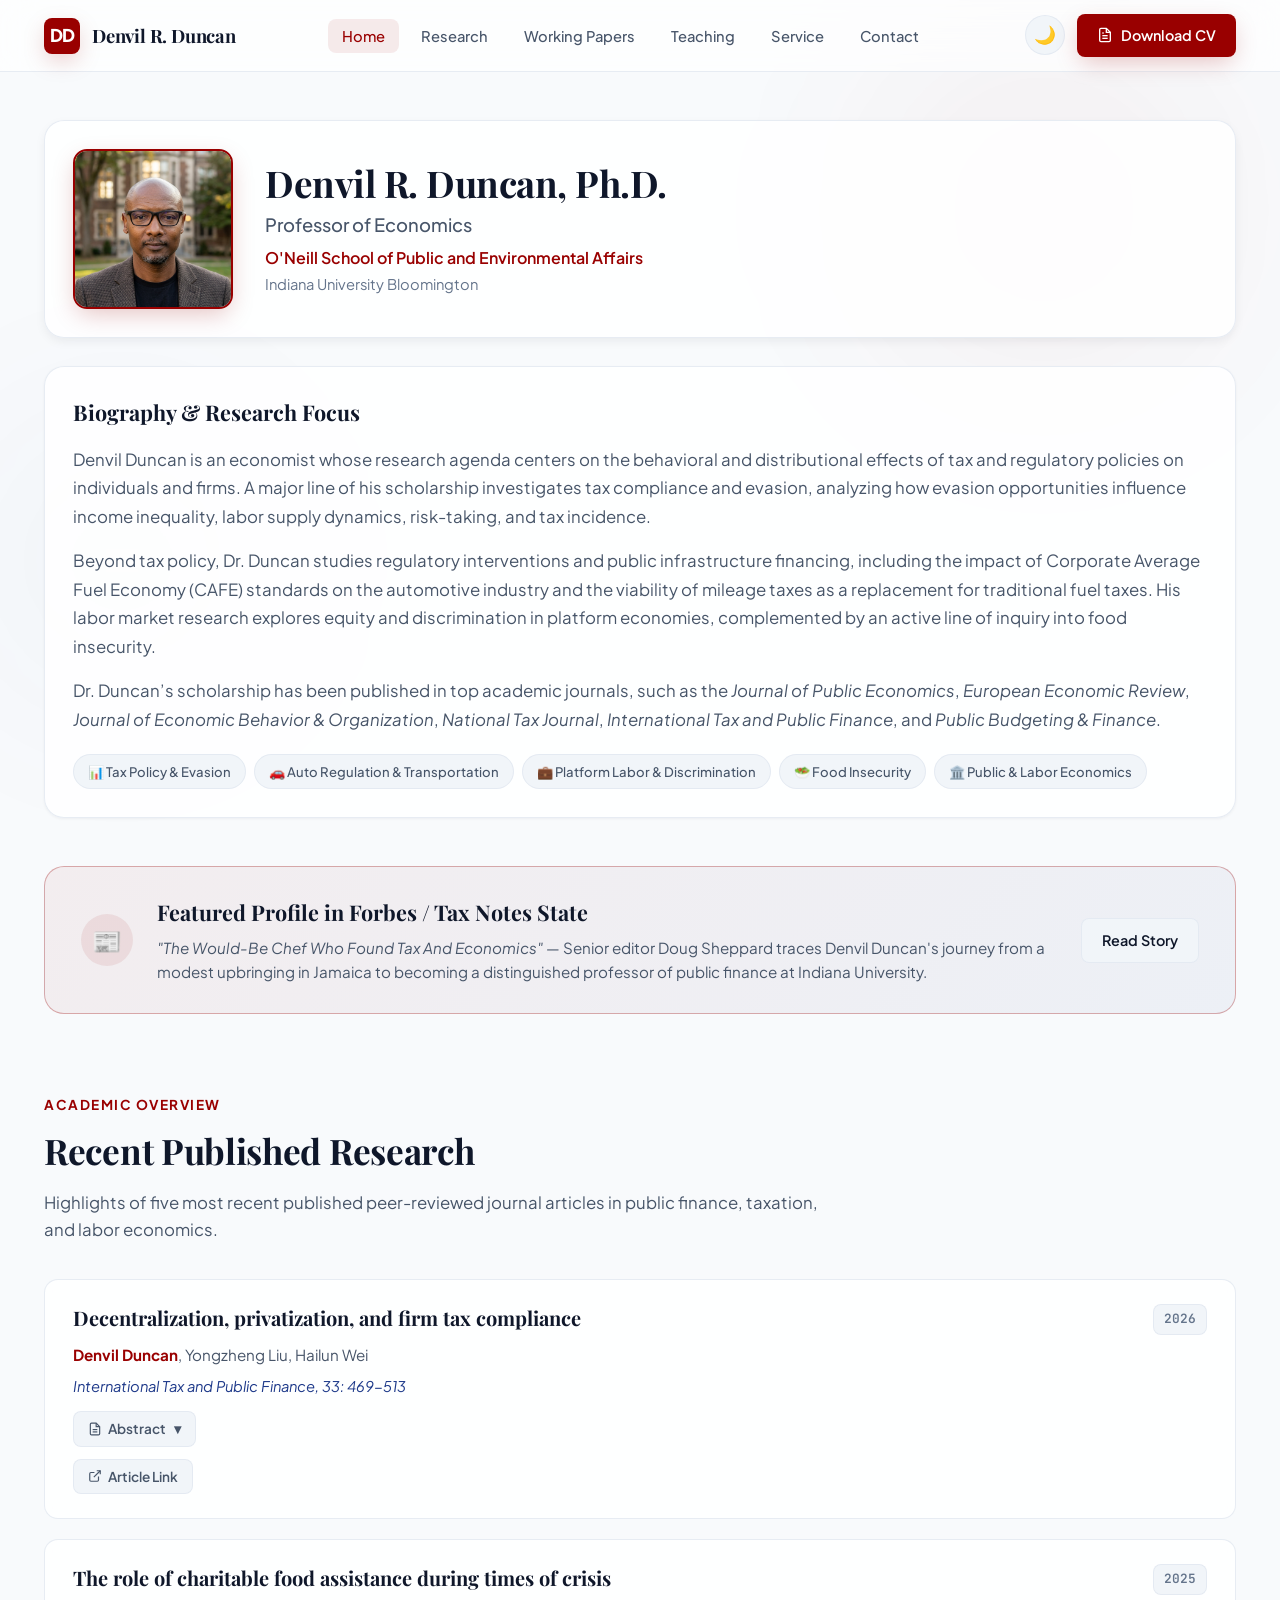
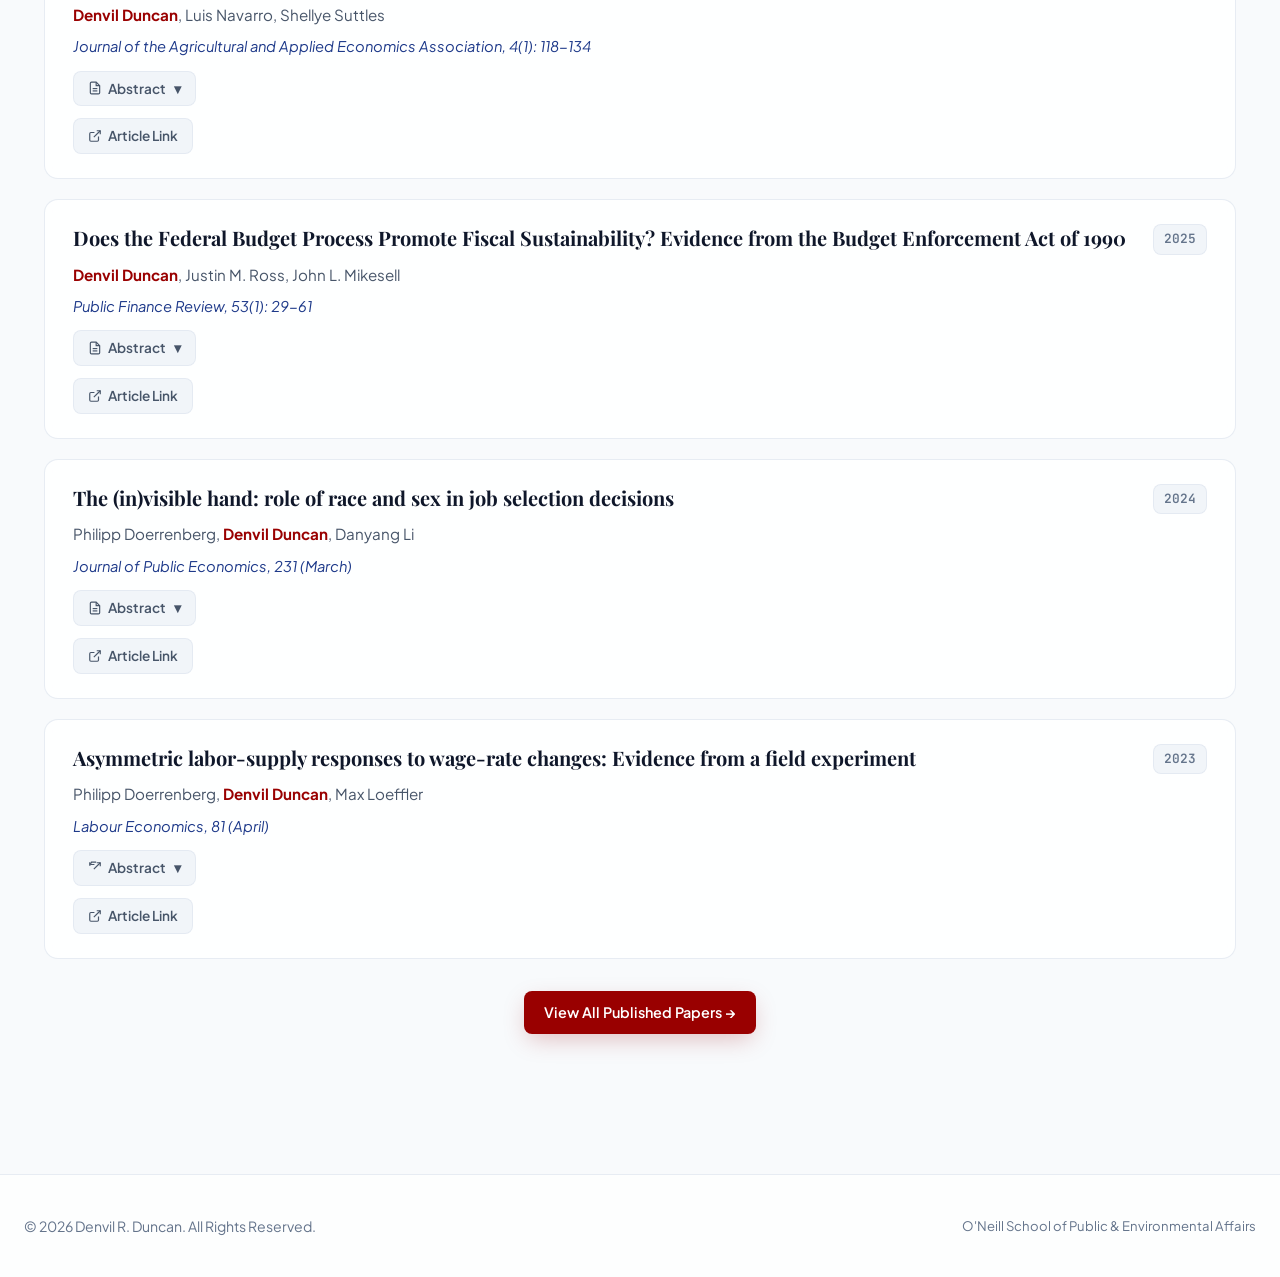
==== index.html @ 3cc911e3 "Update publication titles, links, citations, and changelog" ====
<!DOCTYPE html>
<html lang="en" data-theme="light">
<head>
  <meta charset="UTF-8">
  <meta name="viewport" content="width=device-width, initial-scale=1.0">
  <title>Denvil R. Duncan | Professor of Economics | Indiana University</title>
  <meta name="description" content="Official website of Professor Denvil R. Duncan. Research in public & labor economics, tax policy & evasion, road mileage user fees, CAFE standards, and platform labor market discrimination at Indiana University.">
  <meta name="keywords" content="Denvil Duncan, mileage tax, tax evasion, CAFE standards, road user fees, tax policy, public economics, labor economics, food insecurity, Indiana University, O'Neill School">
  <link rel="canonical" href="https://duncande.github.io/index.html">

  <!-- Open Graph / Social Media -->
  <meta property="og:type" content="profile">
  <meta property="og:title" content="Denvil R. Duncan | Professor of Economics | Indiana University">
  <meta property="og:description" content="Research in public & labor economics, tax policy, tax evasion, transportation mileage taxes, CAFE standards, and labor discrimination.">
  <meta property="og:url" content="https://duncande.github.io/index.html">
  <meta property="og:image" content="https://duncande.github.io/Photos/denvil_headshot_professional.jpg">

  <!-- Twitter Cards -->
  <meta name="twitter:card" content="summary_large_image">
  <meta name="twitter:title" content="Denvil R. Duncan | Professor of Economics">
  <meta name="twitter:description" content="Research in tax policy & evasion, mileage user fees, CAFE standards, and labor economics at Indiana University.">
  <meta name="twitter:image" content="https://duncande.github.io/Photos/denvil_headshot_professional.jpg">

  <!-- Schema.org Structured Data (JSON-LD) -->
  <script type="application/ld+json">
  {
    "@context": "https://schema.org",
    "@type": "Person",
    "name": "Denvil R. Duncan",
    "jobTitle": "Professor of Economics",
    "worksFor": {
      "@type": "CollegeOrUniversity",
      "name": "Indiana University Bloomington",
      "department": "O'Neill School of Public and Environmental Affairs"
    },
    "url": "https://duncande.github.io/",
    "image": "https://duncande.github.io/Photos/denvil_headshot_professional.jpg",
    "knowsAbout": [
      "Tax Policy",
      "Tax Compliance and Evasion",
      "Road Mileage User Taxes",
      "Transportation Infrastructure Financing",
      "CAFE Standards & Auto Industry Regulation",
      "Labor Economics",
      "Platform Labor Market Discrimination",
      "Food Insecurity"
    ],
    "sameAs": [
      "https://scholar.google.com/citations?user=denvilduncan",
      "https://oneill.indiana.edu/faculty-research/directory/profiles/faculty/full-time/duncan-denvil.html",
      "https://ideas.repec.org/e/pdu60.html"
    ]
  }
  </script>

  <link rel="stylesheet" href="styles.css">
</head>
<body>

  <!-- Ambient Glow Effects -->
  <div class="bg-ambient-glow" aria-hidden="true"></div>

  <!-- Header Navigation -->
  <header class="header-navbar">
    <div class="header-container">
      <a href="index.html" class="nav-brand">
        <div class="brand-badge">DD</div>
        <span class="brand-text">Denvil R. Duncan</span>
      </a>

      <ul class="nav-menu">
        <li><a href="index.html" class="nav-link active">Home</a></li>
        <li><a href="research.html" class="nav-link">Research</a></li>
        <li><a href="working-papers.html" class="nav-link">Working Papers</a></li>
        <li><a href="teaching.html" class="nav-link">Teaching</a></li>
        <li><a href="service.html" class="nav-link">Service</a></li>
        <li><a href="contact.html" class="nav-link">Contact</a></li>
      </ul>

      <div class="nav-actions">
        <button id="themeToggleBtn" class="btn-theme-toggle" title="Toggle Dark/Light Mode" aria-label="Toggle Theme">
          🌙
        </button>
        <a href="https://duncande.github.io/MyCV/Duncan_CV_2026.pdf" target="_blank" rel="noopener" class="btn-primary">
          <svg width="16" height="16" viewBox="0 0 24 24" fill="none" stroke="currentColor" stroke-width="2"><path d="M14 2H6a2 2 0 0 0-2 2v16a2 2 0 0 0 2 2h12a2 2 0 0 0 2-2V8z"></path><polyline points="14 2 14 8 20 8"></polyline><line x1="16" y1="13" x2="8" y2="13"></line><line x1="16" y1="17" x2="8" y2="17"></line><polyline points="10 9 9 9 8 9"></polyline></svg>
          Download CV
        </a>
      </div>
    </div>
  </header>

  <!-- Main Content Body -->
  <main>
    <!-- Hero Section -->
    <section class="section-container" style="padding-top: 120px;">
      <!-- Unified Profile Row: Headshot + Name, Rank, and School -->
      <div class="hero-profile-row">
        <img src="Photos/denvil_headshot_professional.jpg" alt="Professor Denvil R. Duncan Headshot" class="hero-profile-avatar">
        <div class="hero-profile-details">
          <h1 class="hero-title" style="margin-bottom: 6px; font-size: 2.3rem;">Denvil R. Duncan, Ph.D.</h1>
          <p class="hero-subtitle" style="margin-bottom: 6px; font-size: 1.15rem;">
            Professor of Economics
          </p>
          <p style="font-size: 1rem; color: var(--accent-crimson); font-weight: 600;">
            O'Neill School of Public and Environmental Affairs
          </p>
          <p style="font-size: 0.92rem; color: var(--text-muted); margin-top: 2px;">
            Indiana University Bloomington
          </p>
        </div>
      </div>

      <!-- Bio Section Immediately Below Profile Header -->
      <div style="background: var(--bg-card); border: 1px solid var(--border-color); border-radius: var(--radius-lg); padding: 28px; box-shadow: var(--shadow-sm); margin-bottom: 32px;">
        <h2 style="font-family: var(--font-serif); font-size: 1.35rem; margin-bottom: 16px; color: var(--text-primary);">Biography & Research Focus</h2>
        <p class="hero-bio" style="margin-bottom: 16px; line-height: 1.7;">
          Denvil Duncan is an economist whose research agenda centers on the behavioral and distributional effects of tax and regulatory policies on individuals and firms. A major line of his scholarship investigates tax compliance and evasion, analyzing how evasion opportunities influence income inequality, labor supply dynamics, risk-taking, and tax incidence.
        </p>
        <p class="hero-bio" style="margin-bottom: 16px; line-height: 1.7;">
          Beyond tax policy, Dr. Duncan studies regulatory interventions and public infrastructure financing, including the impact of Corporate Average Fuel Economy (CAFE) standards on the automotive industry and the viability of mileage taxes as a replacement for traditional fuel taxes. His labor market research explores equity and discrimination in platform economies, complemented by an active line of inquiry into food insecurity.
        </p>
        <p class="hero-bio" style="margin-bottom: 20px; line-height: 1.7;">
          Dr. Duncan’s scholarship has been published in top academic journals, such as the <em>Journal of Public Economics</em>, <em>European Economic Review</em>, <em>Journal of Economic Behavior &amp; Organization</em>, <em>National Tax Journal</em>, <em>International Tax and Public Finance</em>, and <em>Public Budgeting &amp; Finance</em>.
        </p>

        <div class="research-tags" style="margin-bottom: 0;">
          <span class="tag-pill">📊 Tax Policy &amp; Evasion</span>
          <span class="tag-pill">🚗 Auto Regulation &amp; Transportation</span>
          <span class="tag-pill">💼 Platform Labor &amp; Discrimination</span>
          <span class="tag-pill">🥗 Food Insecurity</span>
          <span class="tag-pill">🏛️ Public &amp; Labor Economics</span>
        </div>
      </div>

      <!-- Media Feature Spotlight -->
      <div class="spotlight-card">
        <div class="spotlight-badge">📰</div>
        <div>
          <h3 class="spotlight-title">Featured Profile in Forbes / Tax Notes State</h3>
          <p class="spotlight-desc">
            <em>"The Would-Be Chef Who Found Tax And Economics"</em> — Senior editor Doug Sheppard traces Denvil Duncan's journey from a modest upbringing in Jamaica to becoming a distinguished professor of public finance at Indiana University.
          </p>
        </div>
        <a href="https://www.forbes.com/sites/taxnotes/2021/06/28/the-would-be-chef-who-found-tax-and-economics/" target="_blank" rel="noopener" class="btn-secondary">
          Read Story
        </a>
      </div>
    </section>

    <!-- Academic Overview Section: Five Most Recent Published Papers -->
    <section class="section-container" style="padding-top: 20px;">
      <div class="section-header">
        <div class="section-subtitle">Academic Overview</div>
        <h2 class="section-title">Recent Published Research</h2>
        <p style="font-size: 1.05rem; color: var(--text-secondary); margin-top: 10px; max-width: 800px;">
          Highlights of five most recent published peer-reviewed journal articles in public finance, taxation, and labor economics.
        </p>
      </div>

      <div style="display: flex; flex-direction: column; gap: 20px;">
        <div class="paper-card">
          <div class="paper-header">
            <h3 class="paper-title">Decentralization, privatization, and firm tax compliance</h3>
            <span class="paper-year-badge">2026</span>
          </div>
          <p class="paper-authors"><strong>Denvil Duncan</strong>, Yongzheng Liu, Hailun Wei</p>
          <p class="paper-journal">International Tax and Public Finance, 33: 469-513</p>
          <div class="paper-actions">
            <details class="abstract-details">
              <summary class="btn-icon-link">
                <svg width="14" height="14" viewBox="0 0 24 24" fill="none" stroke="currentColor" stroke-width="2"><path d="M14 2H6a2 2 0 0 0-2 2v16a2 2 0 0 0 2 2h12a2 2 0 0 0 2-2V8z"></path><polyline points="14 2 14 8 20 8"></polyline><line x1="16" y1="13" x2="8" y2="13"></line><line x1="16" y1="17" x2="8" y2="17"></line></svg>
                Abstract <span class="dropdown-arrow">▾</span>
              </summary>
              <div class="abstract-content-box">
                <p>This study examines the tax compliance effect of changing the ownership structure of state-owned enterprises (SOEs) using a large dataset of Chinese industrial firms. We exploit the variation in SOEs ownership—oversight authority shifted from one level of government to either a lower one (i.e., decentralization) or to the private sector (i.e., privatization), in a difference-in-differences framework to find that both decentralization and privatization causes an increase in tax compliance as measured by effective tax rate. Additionally, we find evidence that while the decentralization results are driven by the reduced distance between a decentralized SOE and its oversight government, the privatization results appear to be driven by greater tax-scrutiny. Decentralization and privatization are often seen as strategies to improve efficiency in the affected markets. Our results suggest that changes in firm ownership strengthened the state’s capacity to raise revenues in the post-SOE reform period, which partially explains the country’s success in economic transition.</p>
              </div>
            </details>
            <a href="https://doi.org/10.1007/s10797-025-09909-5" target="_blank" rel="noopener" class="btn-icon-link">
              <svg width="14" height="14" viewBox="0 0 24 24" fill="none" stroke="currentColor" stroke-width="2"><path d="M18 13v6a2 2 0 0 1-2 2H5a2 2 0 0 1-2-2V8a2 2 0 0 1 2-2h6"></path><polyline points="15 3 21 3 21 9"></polyline><line x1="10" y1="14" x2="21" y2="3"></line></svg>
              Article Link
            </a>
          </div>
        </div>

        <div class="paper-card">
          <div class="paper-header">
            <h3 class="paper-title">The role of charitable food assistance during times of crisis</h3>
            <span class="paper-year-badge">2025</span>
          </div>
          <p class="paper-authors"><strong>Denvil Duncan</strong>, Luis Navarro, Shellye Suttles</p>
          <p class="paper-journal">Journal of the Agricultural and Applied Economics Association, 4(1): 118-134</p>
          <div class="paper-actions">
            <details class="abstract-details">
              <summary class="btn-icon-link">
                <svg width="14" height="14" viewBox="0 0 24 24" fill="none" stroke="currentColor" stroke-width="2"><path d="M14 2H6a2 2 0 0 0-2 2v16a2 2 0 0 0 2 2h12a2 2 0 0 0 2-2V8z"></path><polyline points="14 2 14 8 20 8"></polyline><line x1="16" y1="13" x2="8" y2="13"></line><line x1="16" y1="17" x2="8" y2="17"></line></svg>
                Abstract <span class="dropdown-arrow">▾</span>
              </summary>
              <div class="abstract-content-box">
                <p>We examine the role of charitable food assistance during periods of economic distress by looking at donations to a large Midwestern food bank. We explore the determinants of in-kind food provisions and financial donations during the COVID-19 pandemic and find that both types of assistance dramatically increased at the onset of the pandemic. However, these increases were not persistent. We argue that this is evidence that the charitable food system serves a critical role in facilitating the transmission of federal provisions and charitable donations to households in need during times of crisis.</p>
              </div>
            </details>
            <a href="https://doi.org/10.1002/jaa2.70006" target="_blank" rel="noopener" class="btn-icon-link">
              <svg width="14" height="14" viewBox="0 0 24 24" fill="none" stroke="currentColor" stroke-width="2"><path d="M18 13v6a2 2 0 0 1-2 2H5a2 2 0 0 1-2-2V8a2 2 0 0 1 2-2h6"></path><polyline points="15 3 21 3 21 9"></polyline><line x1="10" y1="14" x2="21" y2="3"></line></svg>
              Article Link
            </a>
          </div>
        </div>

        <div class="paper-card">
          <div class="paper-header">
            <h3 class="paper-title">Does the Federal Budget Process Promote Fiscal Sustainability? Evidence from the Budget Enforcement Act of 1990</h3>
            <span class="paper-year-badge">2025</span>
          </div>
          <p class="paper-authors"><strong>Denvil Duncan</strong>, Justin M. Ross, John L. Mikesell</p>
          <p class="paper-journal">Public Finance Review, 53(1): 29-61</p>
          <div class="paper-actions">
            <details class="abstract-details">
              <summary class="btn-icon-link">
                <svg width="14" height="14" viewBox="0 0 24 24" fill="none" stroke="currentColor" stroke-width="2"><path d="M14 2H6a2 2 0 0 0-2 2v16a2 2 0 0 0 2 2h12a2 2 0 0 0 2-2V8z"></path><polyline points="14 2 14 8 20 8"></polyline><line x1="16" y1="13" x2="8" y2="13"></line><line x1="16" y1="17" x2="8" y2="17"></line></svg>
                Abstract <span class="dropdown-arrow">▾</span>
              </summary>
              <div class="abstract-content-box">
                <p>The Budgetary Enforcement Act of 1990 (BEA90), in effect from 1992 to 2002, is frequently held up as an example of a congressional control that constrained U.S. federal spending. This paper provides a formal test of this conventional wisdom using synthetic control on federal non-defense discretionary expenditures, which is the category of spending BEA90 was considered the most binding. A BEA90-retaining Synthetic United States generated from a lasso regression on a large panel of donors high-income national economic and government finance indicators ultimately reach 2006 at about the same level as the actual United States despite temporarily showing some more restraint immediately upon expiration. We conclude that BEA90 effect on federal non-defense discretionary spending was small, short-lived, statistically likely to have emerged from chance, and more generally did not bend the curve of federal expenditure growth.</p>
              </div>
            </details>
            <a href="https://doi.org/10.1177/10911421241273374" target="_blank" rel="noopener" class="btn-icon-link">
              <svg width="14" height="14" viewBox="0 0 24 24" fill="none" stroke="currentColor" stroke-width="2"><path d="M18 13v6a2 2 0 0 1-2 2H5a2 2 0 0 1-2-2V8a2 2 0 0 1 2-2h6"></path><polyline points="15 3 21 3 21 9"></polyline><line x1="10" y1="14" x2="21" y2="3"></line></svg>
              Article Link
            </a>
          </div>
        </div>

        <div class="paper-card">
          <div class="paper-header">
            <h3 class="paper-title">The (in)visible hand: role of race and sex in job selection decisions</h3>
            <span class="paper-year-badge">2024</span>
          </div>
          <p class="paper-authors">Philipp Doerrenberg, <strong>Denvil Duncan</strong>, Danyang Li</p>
          <p class="paper-journal">Journal of Public Economics, 231 (March)</p>
          <div class="paper-actions">
            <details class="abstract-details">
              <summary class="btn-icon-link">
                <svg width="14" height="14" viewBox="0 0 24 24" fill="none" stroke="currentColor" stroke-width="2"><path d="M14 2H6a2 2 0 0 0-2 2v16a2 2 0 0 0 2 2h12a2 2 0 0 0 2-2V8z"></path><polyline points="14 2 14 8 20 8"></polyline><line x1="16" y1="13" x2="8" y2="13"></line><line x1="16" y1="17" x2="8" y2="17"></line></svg>
                Abstract <span class="dropdown-arrow">▾</span>
              </summary>
              <div class="abstract-content-box">
                <p>Although a large literature has studied discrimination in the labor market, there is little evidence on sex- and race-based discrimination of workers against (potential) employers. We implement a randomized experiment in an online labor market to contribute to this gap in the literature. In our experiment, workers make labor-supply decisions after we randomly expose them to signals about the race and sex of the employer. Our empirical analysis provides fairly strong evidence that workers discriminate against black employers when making labor effort decisions. Race-based discrimination is driven primarily by white workers against black male employers. We find weaker and less conclusive evidence of a favorable sex gap toward female employers. An additional survey with randomized components suggests that perceived differences in the likelihood that an employer honors the labor contract does not differ by employer race or sex.</p>
              </div>
            </details>
            <a href="https://doi.org/10.1016/j.jpubeco.2024.105065" target="_blank" rel="noopener" class="btn-icon-link">
              <svg width="14" height="14" viewBox="0 0 24 24" fill="none" stroke="currentColor" stroke-width="2"><path d="M18 13v6a2 2 0 0 1-2 2H5a2 2 0 0 1-2-2V8a2 2 0 0 1 2-2h6"></path><polyline points="15 3 21 3 21 9"></polyline><line x1="10" y1="14" x2="21" y2="3"></line></svg>
              Article Link
            </a>
          </div>
        </div>

        <div class="paper-card">
          <div class="paper-header">
            <h3 class="paper-title">Asymmetric labor-supply responses to wage-rate changes: Evidence from a field experiment</h3>
            <span class="paper-year-badge">2023</span>
          </div>
          <p class="paper-authors">Philipp Doerrenberg, <strong>Denvil Duncan</strong>, Max Loeffler</p>
          <p class="paper-journal">Labour Economics, 81 (April)</p>
          <div class="paper-actions">
            <details class="abstract-details">
              <summary class="btn-icon-link">
                <svg width="14" height="14" viewBox="0 0 24 24" fill="none" stroke="currentColor" stroke-width="2"><path d="M14 2H6a2 2 0 0 1-2 2H5a2 2 0 0 1-2-2V8a2 2 0 0 1 2-2h6"></path><polyline points="15 3 21 3 21 9"></polyline><line x1="10" y1="14" x2="21" y2="3"></line></svg>
                Abstract <span class="dropdown-arrow">▾</span>
              </summary>
              <div class="abstract-content-box">
                <p>We test whether labor supply responds symmetrically to wage increases and decreases using a randomized real effort online experiment. The results show that wage increases have smaller effects on labor supply than wage decreases of equal magnitude, especially on the extensive margin where the response to a wage decrease is twice that to a wage increase. This finding suggests that labor-supply responses to wage changes are asymmetric. We discuss the potential mechanisms behind our results including standard models of labor supply, reference dependence in consumption and reciprocity.</p>
              </div>
            </details>
            <a href="https://doi.org/10.1016/j.labeco.2022.102305" target="_blank" rel="noopener" class="btn-icon-link">
              <svg width="14" height="14" viewBox="0 0 24 24" fill="none" stroke="currentColor" stroke-width="2"><path d="M18 13v6a2 2 0 0 1-2 2H5a2 2 0 0 1-2-2V8a2 2 0 0 1 2-2h6"></path><polyline points="15 3 21 3 21 9"></polyline><line x1="10" y1="14" x2="21" y2="3"></line></svg>
              Article Link
            </a>
          </div>
        </div>
      </div>

      <div style="text-align: center; margin-top: 32px;">
        <a href="research.html" class="btn-primary" style="display: inline-flex; align-items: center; gap: 8px;">
          View All Published Papers &rarr;
        </a>
      </div>
    </section>
  </main>

  <!-- Footer -->
  <footer>
    <div style="max-width: 1240px; margin: 0 auto; display: flex; justify-content: space-between; align-items: center; flex-wrap: wrap; gap: 16px;">
      <p>© 2026 Denvil R. Duncan. All Rights Reserved.</p>
      <p style="font-size: 0.82rem;">O'Neill School of Public & Environmental Affairs</p>
    </div>
  </footer>

  <script src="app.js"></script>
</body>
</html>
---- styles.css ----
/* ==========================================================================
   Modern Academic Portfolio - Design System
   Professor Denvil R. Duncan | Indiana University
   ========================================================================== */

/* Google Fonts Imports */
@import url('https://fonts.googleapis.com/css2?family=Plus+Jakarta+Sans:ital,wght@0,300;0,400;0,500;0,600;0,700;1,400&family=Playfair+Display:ital,wght@0,500;0,600;0,700;1,400&family=JetBrains+Mono:wght@400;500&display=swap');

:root {
  /* Color Palette - Light Theme */
  --bg-primary: #f8fafc;
  --bg-secondary: #ffffff;
  --bg-tertiary: #f1f5f9;
  --bg-card: rgba(255, 255, 255, 0.85);
  --bg-glass: rgba(255, 255, 255, 0.7);
  --border-color: rgba(226, 232, 240, 0.8);
  --border-color-hover: rgba(153, 0, 0, 0.3);

  --text-primary: #0f172a;
  --text-secondary: #475569;
  --text-muted: #64748b;
  --text-inverse: #ffffff;

  /* Brand Accents - Indiana Crimson & Academic Navy */
  --accent-crimson: #990000;
  --accent-crimson-hover: #b30000;
  --accent-crimson-light: rgba(153, 0, 0, 0.08);
  --accent-crimson-glow: rgba(153, 0, 0, 0.2);
  
  --accent-navy: #1e3a8a;
  --accent-navy-light: rgba(30, 58, 138, 0.08);
  
  --accent-emerald: #059669;
  --accent-amber: #d97706;

  /* Shadows */
  --shadow-sm: 0 1px 3px rgba(15, 23, 42, 0.05);
  --shadow-md: 0 4px 12px -2px rgba(15, 23, 42, 0.08);
  --shadow-lg: 0 12px 32px -4px rgba(15, 23, 42, 0.12);
  --shadow-crimson: 0 8px 24px -4px rgba(153, 0, 0, 0.25);

  /* Fonts */
  --font-sans: 'Plus Jakarta Sans', -apple-system, BlinkMacSystemFont, 'Segoe UI', Roboto, sans-serif;
  --font-serif: 'Playfair Display', Georgia, serif;
  --font-mono: 'JetBrains Mono', monospace;

  /* Transitions */
  --transition-fast: 0.15s cubic-bezier(0.4, 0, 0.2, 1);
  --transition-normal: 0.25s cubic-bezier(0.4, 0, 0.2, 1);
  --transition-bounce: 0.4s cubic-bezier(0.34, 1.56, 0.64, 1);

  --radius-sm: 8px;
  --radius-md: 14px;
  --radius-lg: 20px;
  --radius-full: 9999px;
}

[data-theme="dark"] {
  /* Color Palette - Dark Theme */
  --bg-primary: #0b0f19;
  --bg-secondary: #111827;
  --bg-tertiary: #1f2937;
  --bg-card: rgba(17, 24, 39, 0.75);
  --bg-glass: rgba(17, 24, 39, 0.7);
  --border-color: rgba(255, 255, 255, 0.08);
  --border-color-hover: rgba(239, 68, 68, 0.4);

  --text-primary: #f9fafb;
  --text-secondary: #9ca3af;
  --text-muted: #6b7280;
  --text-inverse: #0f172a;

  --accent-crimson: #ef4444;
  --accent-crimson-hover: #dc2626;
  --accent-crimson-light: rgba(239, 68, 68, 0.12);
  --accent-crimson-glow: rgba(239, 68, 68, 0.3);

  --accent-navy: #3b82f6;
  --accent-navy-light: rgba(59, 130, 246, 0.12);

  --shadow-sm: 0 1px 3px rgba(0, 0, 0, 0.3);
  --shadow-md: 0 4px 16px rgba(0, 0, 0, 0.4);
  --shadow-lg: 0 16px 40px rgba(0, 0, 0, 0.6);
}

/* Base Reset */
*, *::before, *::after {
  box-sizing: border-box;
  margin: 0;
  padding: 0;
}

html {
  scroll-behavior: smooth;
  font-size: 16px;
}

body {
  font-family: var(--font-sans);
  background-color: var(--bg-primary);
  color: var(--text-primary);
  line-height: 1.6;
  overflow-x: hidden;
  transition: background-color var(--transition-normal), color var(--transition-normal);
  -webkit-font-smoothing: antialiased;
}

a {
  color: var(--accent-crimson);
  text-decoration: none;
  transition: color var(--transition-fast);
}

a:hover {
  color: var(--accent-crimson-hover);
}

/* Ambient Background Effect */
.bg-ambient-glow {
  position: fixed;
  top: 0;
  left: 0;
  width: 100vw;
  height: 100vh;
  pointer-events: none;
  z-index: -1;
  overflow: hidden;
}

.bg-ambient-glow::before {
  content: '';
  position: absolute;
  top: -10%;
  right: -5%;
  width: 600px;
  height: 600px;
  background: radial-gradient(circle, var(--accent-crimson-light) 0%, transparent 70%);
  filter: blur(80px);
  opacity: 0.7;
}

.bg-ambient-glow::after {
  content: '';
  position: absolute;
  bottom: 10%;
  left: -10%;
  width: 500px;
  height: 500px;
  background: radial-gradient(circle, var(--accent-navy-light) 0%, transparent 70%);
  filter: blur(80px);
  opacity: 0.5;
}

/* Header & Glass Navigation */
.header-navbar {
  position: fixed;
  top: 0;
  left: 0;
  right: 0;
  height: 72px;
  z-index: 1000;
  background: var(--bg-glass);
  backdrop-filter: blur(16px);
  -webkit-backdrop-filter: blur(16px);
  border-bottom: 1px solid var(--border-color);
  transition: all var(--transition-normal);
}

.header-container {
  max-width: 1240px;
  margin: 0 auto;
  padding: 0 24px;
  height: 100%;
  display: flex;
  align-items: center;
  justify-content: space-between;
}

.nav-brand {
  display: flex;
  align-items: center;
  gap: 12px;
  font-weight: 700;
  font-size: 1.15rem;
  color: var(--text-primary);
}

.brand-badge {
  width: 36px;
  height: 36px;
  background: var(--accent-crimson);
  color: white;
  border-radius: var(--radius-sm);
  display: flex;
  align-items: center;
  justify-content: center;
  font-weight: 800;
  font-size: 1.1rem;
  letter-spacing: -0.5px;
  box-shadow: var(--shadow-crimson);
}

.brand-text {
  font-family: var(--font-serif);
  letter-spacing: -0.2px;
}

.nav-menu {
  display: flex;
  align-items: center;
  gap: 8px;
  list-style: none;
}

.nav-link {
  padding: 8px 14px;
  color: var(--text-secondary);
  font-weight: 500;
  font-size: 0.92rem;
  border-radius: var(--radius-sm);
  transition: all var(--transition-fast);
}

.nav-link:hover, .nav-link.active {
  color: var(--accent-crimson);
  background: var(--accent-crimson-light);
}

.nav-actions {
  display: flex;
  align-items: center;
  gap: 12px;
}

.btn-theme-toggle {
  background: var(--bg-tertiary);
  border: 1px solid var(--border-color);
  color: var(--text-secondary);
  width: 40px;
  height: 40px;
  border-radius: var(--radius-full);
  display: flex;
  align-items: center;
  justify-content: center;
  cursor: pointer;
  font-size: 1.1rem;
  transition: all var(--transition-fast);
}

.btn-theme-toggle:hover {
  color: var(--accent-crimson);
  transform: scale(1.05);
}

.btn-primary {
  display: inline-flex;
  align-items: center;
  gap: 8px;
  padding: 10px 20px;
  background: var(--accent-crimson);
  color: #ffffff !important;
  font-weight: 600;
  font-size: 0.9rem;
  border-radius: var(--radius-sm);
  border: none;
  cursor: pointer;
  box-shadow: var(--shadow-crimson);
  transition: all var(--transition-bounce);
}

.btn-primary:hover {
  background: var(--accent-crimson-hover);
  transform: translateY(-2px);
  box-shadow: 0 10px 28px -4px rgba(153, 0, 0, 0.4);
}

.btn-secondary {
  display: inline-flex;
  align-items: center;
  gap: 8px;
  padding: 10px 20px;
  background: var(--bg-tertiary);
  color: var(--text-primary);
  font-weight: 600;
  font-size: 0.9rem;
  border-radius: var(--radius-sm);
  border: 1px solid var(--border-color);
  cursor: pointer;
  transition: all var(--transition-fast);
}

.btn-secondary:hover {
  border-color: var(--accent-crimson);
  color: var(--accent-crimson);
  background: var(--bg-secondary);
}

/* Layout Containers */
.section-container {
  max-width: 1240px;
  margin: 0 auto;
  padding: 100px 24px 60px;
}

/* Hero Section */
.hero-grid {
  display: grid;
  grid-template-columns: 1fr 340px;
  gap: 48px;
  align-items: center;
  padding-top: 40px;
}

.hero-tag {
  display: inline-flex;
  align-items: center;
  gap: 8px;
  padding: 6px 14px;
  background: var(--accent-crimson-light);
  color: var(--accent-crimson);
  border-radius: var(--radius-full);
  font-size: 0.85rem;
  font-weight: 600;
  margin-bottom: 16px;
  border: 1px solid rgba(153, 0, 0, 0.15);
}

.hero-title {
  font-family: var(--font-serif);
  font-size: 3.2rem;
  font-weight: 700;
  line-height: 1.15;
  letter-spacing: -0.5px;
  color: var(--text-primary);
  margin-bottom: 12px;
}

.hero-subtitle {
  font-size: 1.25rem;
  color: var(--text-secondary);
  font-weight: 500;
  margin-bottom: 24px;
}

.hero-subtitle span {
  color: var(--accent-crimson);
  font-weight: 600;
}

/* Hero Profile Row (Unified Photo + Name/Rank/School) */
.hero-profile-row {
  display: flex;
  align-items: center;
  gap: 32px;
  margin-bottom: 28px;
  background: var(--bg-card);
  border: 1px solid var(--border-color);
  border-radius: var(--radius-lg);
  padding: 28px;
  box-shadow: var(--shadow-md);
}

.hero-profile-avatar {
  width: 160px;
  height: 160px;
  border-radius: var(--radius-md);
  object-fit: cover;
  object-position: top center;
  border: 2px solid var(--accent-crimson);
  box-shadow: var(--shadow-crimson);
  flex-shrink: 0;
}

.hero-profile-details {
  display: flex;
  flex-direction: column;
  justify-content: center;
}

.hero-bio {
  font-size: 1.05rem;
  color: var(--text-secondary);
  margin-bottom: 28px;
  line-height: 1.7;
}

.research-tags {
  display: flex;
  flex-wrap: wrap;
  gap: 8px;
  margin-bottom: 36px;
}

.tag-pill {
  padding: 6px 14px;
  background: var(--bg-tertiary);
  border: 1px solid var(--border-color);
  color: var(--text-secondary);
  border-radius: var(--radius-full);
  font-size: 0.82rem;
  font-weight: 500;
  transition: all var(--transition-fast);
}

.tag-pill:hover {
  border-color: var(--accent-crimson);
  color: var(--accent-crimson);
}

.hero-cta {
  display: flex;
  align-items: center;
  gap: 16px;
  flex-wrap: wrap;
}

/* Academic Profile Card / Photo Container */
.profile-card {
  background: var(--bg-card);
  border: 1px solid var(--border-color);
  border-radius: var(--radius-lg);
  padding: 20px;
  box-shadow: var(--shadow-lg);
  backdrop-filter: blur(12px);
  text-align: center;
  position: relative;
}

.profile-avatar-wrapper {
  position: relative;
  width: 100%;
  aspect-ratio: 1 / 1;
  border-radius: var(--radius-md);
  overflow: hidden;
  margin-bottom: 16px;
  border: 2px solid var(--border-color);
  background: linear-gradient(135deg, rgba(153, 0, 0, 0.08) 0%, rgba(30, 58, 138, 0.08) 100%);
  display: flex;
  align-items: center;
  justify-content: center;
  box-shadow: inset 0 0 20px rgba(0, 0, 0, 0.1);
}

.profile-img {
  width: 100%;
  height: 100%;
  object-fit: cover;
  object-position: top center;
  transition: transform var(--transition-normal);
}

.profile-avatar-wrapper:hover .profile-img {
  transform: scale(1.04);
}

.feature-photo-card {
  border-radius: var(--radius-md);
  overflow: hidden;
  border: 1px solid var(--border-color);
  box-shadow: var(--shadow-md);
  margin-bottom: 20px;
  background: var(--bg-tertiary);
}

.feature-photo-img {
  width: 100%;
  height: 320px;
  object-fit: cover;
  object-position: top center;
  display: block;
  transition: transform var(--transition-normal);
}

.feature-photo-card:hover .feature-photo-img {
  transform: scale(1.02);
}

.profile-affiliation {
  font-size: 0.9rem;
  font-weight: 600;
  color: var(--text-primary);
  margin-bottom: 4px;
}

.profile-dept {
  font-size: 0.82rem;
  color: var(--text-muted);
  margin-bottom: 16px;
}

.quick-stats-grid {
  display: grid;
  grid-template-columns: 1fr 1fr;
  gap: 10px;
  margin-top: 16px;
  padding-top: 16px;
  border-top: 1px solid var(--border-color);
}

.stat-item {
  background: var(--bg-tertiary);
  padding: 10px;
  border-radius: var(--radius-sm);
}

.stat-number {
  font-family: var(--font-serif);
  font-size: 1.4rem;
  font-weight: 700;
  color: var(--accent-crimson);
}

.stat-label {
  font-size: 0.75rem;
  color: var(--text-muted);
  font-weight: 500;
  text-transform: uppercase;
  letter-spacing: 0.5px;
}

/* Feature Spotlight / Forbes Story Banner */
.spotlight-card {
  margin-top: 48px;
  background: linear-gradient(135deg, rgba(153, 0, 0, 0.05) 0%, rgba(30, 58, 138, 0.05) 100%);
  border: 1px solid var(--border-color-hover);
  border-radius: var(--radius-lg);
  padding: 28px 36px;
  display: grid;
  grid-template-columns: auto 1fr auto;
  gap: 24px;
  align-items: center;
}

.spotlight-badge {
  width: 52px;
  height: 52px;
  background: var(--accent-crimson-light);
  color: var(--accent-crimson);
  border-radius: 50%;
  display: flex;
  align-items: center;
  justify-content: center;
  font-size: 1.5rem;
}

.spotlight-title {
  font-family: var(--font-serif);
  font-size: 1.35rem;
  font-weight: 700;
  margin-bottom: 6px;
}

.spotlight-desc {
  font-size: 0.95rem;
  color: var(--text-secondary);
}

/* Section Headings */
.section-header {
  margin-bottom: 36px;
}

.section-subtitle {
  font-size: 0.85rem;
  text-transform: uppercase;
  letter-spacing: 1.5px;
  font-weight: 700;
  color: var(--accent-crimson);
  margin-bottom: 8px;
}

.section-title {
  font-family: var(--font-serif);
  font-size: 2.2rem;
  font-weight: 700;
  color: var(--text-primary);
  letter-spacing: -0.3px;
}

/* Controls: Filters & Search */
.controls-bar {
  display: flex;
  align-items: center;
  justify-content: space-between;
  gap: 20px;
  margin-bottom: 28px;
  flex-wrap: wrap;
}

.filter-tabs {
  display: flex;
  align-items: center;
  gap: 8px;
  flex-wrap: wrap;
}

.filter-btn {
  padding: 8px 16px;
  background: var(--bg-tertiary);
  border: 1px solid var(--border-color);
  color: var(--text-secondary);
  border-radius: var(--radius-full);
  font-size: 0.88rem;
  font-weight: 500;
  cursor: pointer;
  transition: all var(--transition-fast);
}

.filter-btn:hover, .filter-btn.active {
  background: var(--accent-crimson);
  color: #ffffff;
  border-color: var(--accent-crimson);
  box-shadow: var(--shadow-crimson);
}

.search-box {
  position: relative;
  min-width: 260px;
}

.search-input {
  width: 100%;
  padding: 10px 16px 10px 42px;
  background: var(--bg-secondary);
  border: 1px solid var(--border-color);
  border-radius: var(--radius-full);
  color: var(--text-primary);
  font-size: 0.9rem;
  font-family: var(--font-sans);
  outline: none;
  transition: all var(--transition-fast);
}

.search-input:focus {
  border-color: var(--accent-crimson);
  box-shadow: 0 0 0 3px var(--accent-crimson-light);
}

.search-icon {
  position: absolute;
  left: 16px;
  top: 50%;
  transform: translateY(-50%);
  color: var(--text-muted);
  font-size: 0.95rem;
}

/* Publication & Working Paper Cards */
.papers-list {
  display: flex;
  flex-direction: column;
  gap: 20px;
}

.paper-card {
  background: var(--bg-card);
  border: 1px solid var(--border-color);
  border-radius: var(--radius-md);
  padding: 24px 28px;
  transition: all var(--transition-normal);
  backdrop-filter: blur(8px);
  position: relative;
}

.paper-card:hover {
  border-color: var(--border-color-hover);
  transform: translateY(-2px);
  box-shadow: var(--shadow-md);
}

.paper-header {
  display: flex;
  align-items: flex-start;
  justify-content: space-between;
  gap: 16px;
  margin-bottom: 8px;
}

.paper-title {
  font-family: var(--font-serif);
  font-size: 1.25rem;
  font-weight: 700;
  color: var(--text-primary);
  line-height: 1.35;
}

.paper-year-badge {
  font-family: var(--font-mono);
  padding: 4px 10px;
  background: var(--bg-tertiary);
  border: 1px solid var(--border-color);
  color: var(--text-muted);
  border-radius: var(--radius-sm);
  font-size: 0.8rem;
  font-weight: 600;
  white-space: nowrap;
}

.paper-authors {
  font-size: 0.95rem;
  color: var(--text-secondary);
  margin-bottom: 8px;
}

.paper-authors strong {
  color: var(--accent-crimson);
}

.paper-journal {
  font-style: italic;
  font-size: 0.92rem;
  color: var(--accent-navy);
  margin-bottom: 12px;
}

[data-theme="dark"] .paper-journal {
  color: #60a5fa;
}

.paper-abstract {
  font-size: 0.93rem;
  color: var(--text-secondary);
  margin-bottom: 16px;
  line-height: 1.6;
}

.status-badge {
  display: inline-flex;
  align-items: center;
  gap: 6px;
  padding: 4px 10px;
  border-radius: var(--radius-full);
  font-size: 0.78rem;
  font-weight: 600;
  margin-bottom: 12px;
}

.status-badge.accepted {
  background: rgba(16, 185, 129, 0.15);
  color: #059669;
  border: 1px solid rgba(16, 185, 129, 0.35);
}

.status-badge.under-review {
  background: rgba(217, 119, 6, 0.12);
  color: var(--accent-amber);
  border: 1px solid rgba(217, 119, 6, 0.3);
}

.status-badge.revision-requested {
  background: rgba(5, 150, 105, 0.12);
  color: var(--accent-emerald);
  border: 1px solid rgba(5, 150, 105, 0.3);
}

.status-badge.wip {
  background: var(--accent-crimson-light);
  color: var(--accent-crimson);
  border: 1px solid rgba(153, 0, 0, 0.2);
}

.paper-actions {
  display: flex;
  align-items: center;
  flex-wrap: wrap;
  gap: 12px;
  margin-top: 12px;
}

.btn-icon-link {
  display: inline-flex;
  align-items: center;
  gap: 6px;
  font-size: 0.85rem;
  font-weight: 600;
  padding: 6px 14px;
  border-radius: var(--radius-sm);
  background: var(--bg-tertiary);
  color: var(--text-secondary);
  border: 1px solid var(--border-color);
  transition: all var(--transition-fast);
  cursor: pointer;
  user-select: none;
}

.btn-icon-link:hover {
  background: var(--accent-crimson);
  color: #ffffff;
  border-color: var(--accent-crimson);
}

/* Abstract Collapsible Dropdown */
.abstract-details {
  display: inline-block;
  width: 100%;
}

.abstract-details summary {
  list-style: none;
  outline: none;
}

.abstract-details summary::-webkit-details-marker {
  display: none;
}

.abstract-details summary::marker {
  display: none;
}

.dropdown-arrow {
  display: inline-block;
  transition: transform 0.2s ease;
  margin-left: 2px;
}

.abstract-details[open] summary .dropdown-arrow {
  transform: rotate(180deg);
}

.abstract-details[open] summary.btn-icon-link {
  background: var(--accent-crimson);
  color: #ffffff;
  border-color: var(--accent-crimson);
}

.abstract-content-box {
  margin-top: 14px;
  padding: 16px 20px;
  background: var(--bg-tertiary);
  border: 1px solid var(--border-color);
  border-left: 3px solid var(--accent-crimson);
  border-radius: var(--radius-sm);
  font-size: 0.93rem;
  color: var(--text-secondary);
  line-height: 1.65;
}

/* Teaching & Coffee Grid */
.two-column-grid {
  display: grid;
  grid-template-columns: 1fr 1fr;
  gap: 32px;
}

.content-card {
  background: var(--bg-card);
  border: 1px solid var(--border-color);
  border-radius: var(--radius-lg);
  padding: 32px;
  backdrop-filter: blur(12px);
  box-shadow: var(--shadow-md);
}

.card-icon-header {
  display: flex;
  align-items: center;
  gap: 14px;
  margin-bottom: 20px;
}

.card-icon {
  width: 48px;
  height: 48px;
  border-radius: var(--radius-md);
  background: var(--accent-crimson-light);
  color: var(--accent-crimson);
  display: flex;
  align-items: center;
  justify-content: center;
  font-size: 1.4rem;
}

.course-list {
  list-style: none;
  display: flex;
  flex-direction: column;
  gap: 16px;
}

.course-item {
  padding-bottom: 16px;
  border-bottom: 1px solid var(--border-color);
}

.course-item:last-child {
  border-bottom: none;
  padding-bottom: 0;
}

.course-code {
  font-family: var(--font-mono);
  font-size: 0.8rem;
  color: var(--accent-crimson);
  font-weight: 700;

}

.course-name {
  font-size: 1.05rem;
  font-weight: 700;
  color: var(--text-primary);
  margin: 2px 0 4px;
}

.course-desc {
  font-size: 0.88rem;
  color: var(--text-secondary);
}

/* Contact Footer Grid */
.contact-grid {
  display: grid;
  grid-template-columns: 1.2fr 1fr;
  gap: 40px;
  align-items: start;
}

.contact-info-list {
  display: flex;
  flex-direction: column;
  gap: 16px;
  margin-top: 24px;
}

.contact-item {
  display: flex;
  align-items: flex-start;
  gap: 16px;
  font-size: 0.98rem;
}

.contact-icon {
  width: 40px;
  height: 40px;
  border-radius: 50%;
  background: var(--bg-tertiary);
  border: 1px solid var(--border-color);
  color: var(--accent-crimson);
  display: flex;
  align-items: center;
  justify-content: center;
  font-size: 1.1rem;
  flex-shrink: 0;
}

.contact-detail label {
  font-size: 0.78rem;
  text-transform: uppercase;
  color: var(--text-muted);
  font-weight: 700;
  display: block;
}

.contact-detail p, .contact-detail a {
  color: var(--text-primary);
  font-weight: 500;
}

/* Modal Overlay & Styling */
.modal-overlay {
  position: fixed;
  top: 0;
  left: 0;
  right: 0;
  bottom: 0;
  background: rgba(15, 23, 42, 0.75);
  backdrop-filter: blur(8px);
  z-index: 2000;
  display: flex;
  align-items: center;
  justify-content: center;
  opacity: 0;
  pointer-events: none;
  transition: opacity var(--transition-normal);
  padding: 24px;
}

.modal-overlay.active {
  opacity: 1;
  pointer-events: auto;
}

.modal-box {
  background: var(--bg-secondary);
  border: 1px solid var(--border-color);
  border-radius: var(--radius-lg);
  max-width: 680px;
  width: 100%;
  padding: 32px;
  box-shadow: var(--shadow-lg);
  transform: translateY(20px) scale(0.95);
  transition: transform var(--transition-bounce);
  max-height: 90vh;
  overflow-y: auto;
}

.modal-overlay.active .modal-box {
  transform: translateY(0) scale(1);
}

.modal-header {
  display: flex;
  align-items: center;
  justify-content: space-between;
  margin-bottom: 20px;
  padding-bottom: 16px;
  border-bottom: 1px solid var(--border-color);
}

.modal-title {
  font-family: var(--font-serif);
  font-size: 1.4rem;
  font-weight: 700;
}

.modal-close {
  background: transparent;
  border: none;
  font-size: 1.4rem;
  color: var(--text-muted);
  cursor: pointer;
  width: 36px;
  height: 36px;
  border-radius: 50%;
  display: flex;
  align-items: center;
  justify-content: center;
  transition: all var(--transition-fast);
}

.modal-close:hover {
  background: var(--bg-tertiary);
  color: var(--text-primary);
}

.bibtex-code {
  background: var(--bg-primary);
  border: 1px solid var(--border-color);
  border-radius: var(--radius-sm);
  padding: 16px;
  font-family: var(--font-mono);
  font-size: 0.85rem;
  color: var(--text-secondary);
  white-space: pre-wrap;
  overflow-x: auto;
  margin-bottom: 20px;
}

/* Footer */
footer {
  border-top: 1px solid var(--border-color);
  background: var(--bg-glass);
  padding: 40px 24px;
  text-align: center;
  font-size: 0.88rem;
  color: var(--text-muted);
  margin-top: 80px;
}

/* Responsive Styles */
@media (max-width: 992px) {
  .hero-grid {
    grid-template-columns: 1fr;
    gap: 32px;
  }

  .profile-card {
    max-width: 400px;
    margin: 0 auto;
    width: 100%;
  }

  .two-column-grid, .contact-grid {
    grid-template-columns: 1fr;
    gap: 24px;
  }

  .spotlight-card {
    grid-template-columns: 1fr;
    text-align: center;
  }

  .spotlight-badge {
    margin: 0 auto;
  }
}

@media (max-width: 768px) {
  .header-navbar {
    height: auto;
    padding: 10px 0;
  }

  .header-container {
    flex-direction: column;
    gap: 10px;
    padding: 0 16px;
  }

  .nav-brand {
    width: 100%;
    justify-content: space-between;
  }

  .nav-menu {
    display: flex;
    width: 100%;
    overflow-x: auto;
    white-space: nowrap;
    padding-bottom: 4px;
    gap: 6px;
    -webkit-overflow-scrolling: touch;
    scrollbar-width: none;
  }

  .nav-menu::-webkit-scrollbar {
    display: none;
  }

  .nav-link {
    font-size: 0.84rem;
    padding: 6px 14px;
    background: var(--bg-tertiary);
    border: 1px solid var(--border-color);
    border-radius: var(--radius-full);
  }

  .nav-link.active {
    background: var(--accent-crimson);
    color: #ffffff;
    border-color: var(--accent-crimson);
  }

  .nav-actions {
    display: none;
  }

  .section-container {
    padding-top: 140px !important;
    padding-left: 16px;
    padding-right: 16px;
  }

  .hero-profile-row {
    flex-direction: column;
    text-align: center;
    align-items: center;
    gap: 16px;
    padding: 24px 16px;
  }

  .hero-profile-avatar {
    width: 140px;
    height: 140px;
    margin: 0 auto;
  }

  .hero-profile-details {
    align-items: center;
    text-align: center;
  }

  .hero-title {
    font-size: 1.9rem;
    line-height: 1.25;
  }

  .hero-subtitle {
    font-size: 1rem;
  }

  .hero-bio {
    font-size: 0.95rem;
  }

  .hero-cta {
    flex-direction: column;
    width: 100%;
  }

  .hero-cta .btn-primary, .hero-cta .btn-secondary {
    width: 100%;
    justify-content: center;
  }

  .controls-bar {
    flex-direction: column;
    align-items: stretch;
    gap: 12px;
  }

  .search-box {
    width: 100%;
  }

  .filter-tabs {
    overflow-x: auto;
    white-space: nowrap;
    padding-bottom: 8px;
    -webkit-overflow-scrolling: touch;
    width: 100%;
    scrollbar-width: none;
  }

  .filter-tabs::-webkit-scrollbar {
    display: none;
  }

  .paper-card {
    padding: 20px 16px;
  }

  .paper-header {
    flex-direction: column;
    align-items: flex-start;
    gap: 8px;
  }

  .paper-actions {
    flex-wrap: wrap;
  }

  .modal-box {
    padding: 20px;
    width: 92vw;
    max-height: 85vh;
  }
}

@media (max-width: 480px) {
  .hero-title {
    font-size: 1.8rem;
  }

  .section-title {
    font-size: 1.55rem;
  }

  .paper-title {
    font-size: 1.05rem;
  }

  .stats-number {
    font-size: 2.2rem;
  }
}
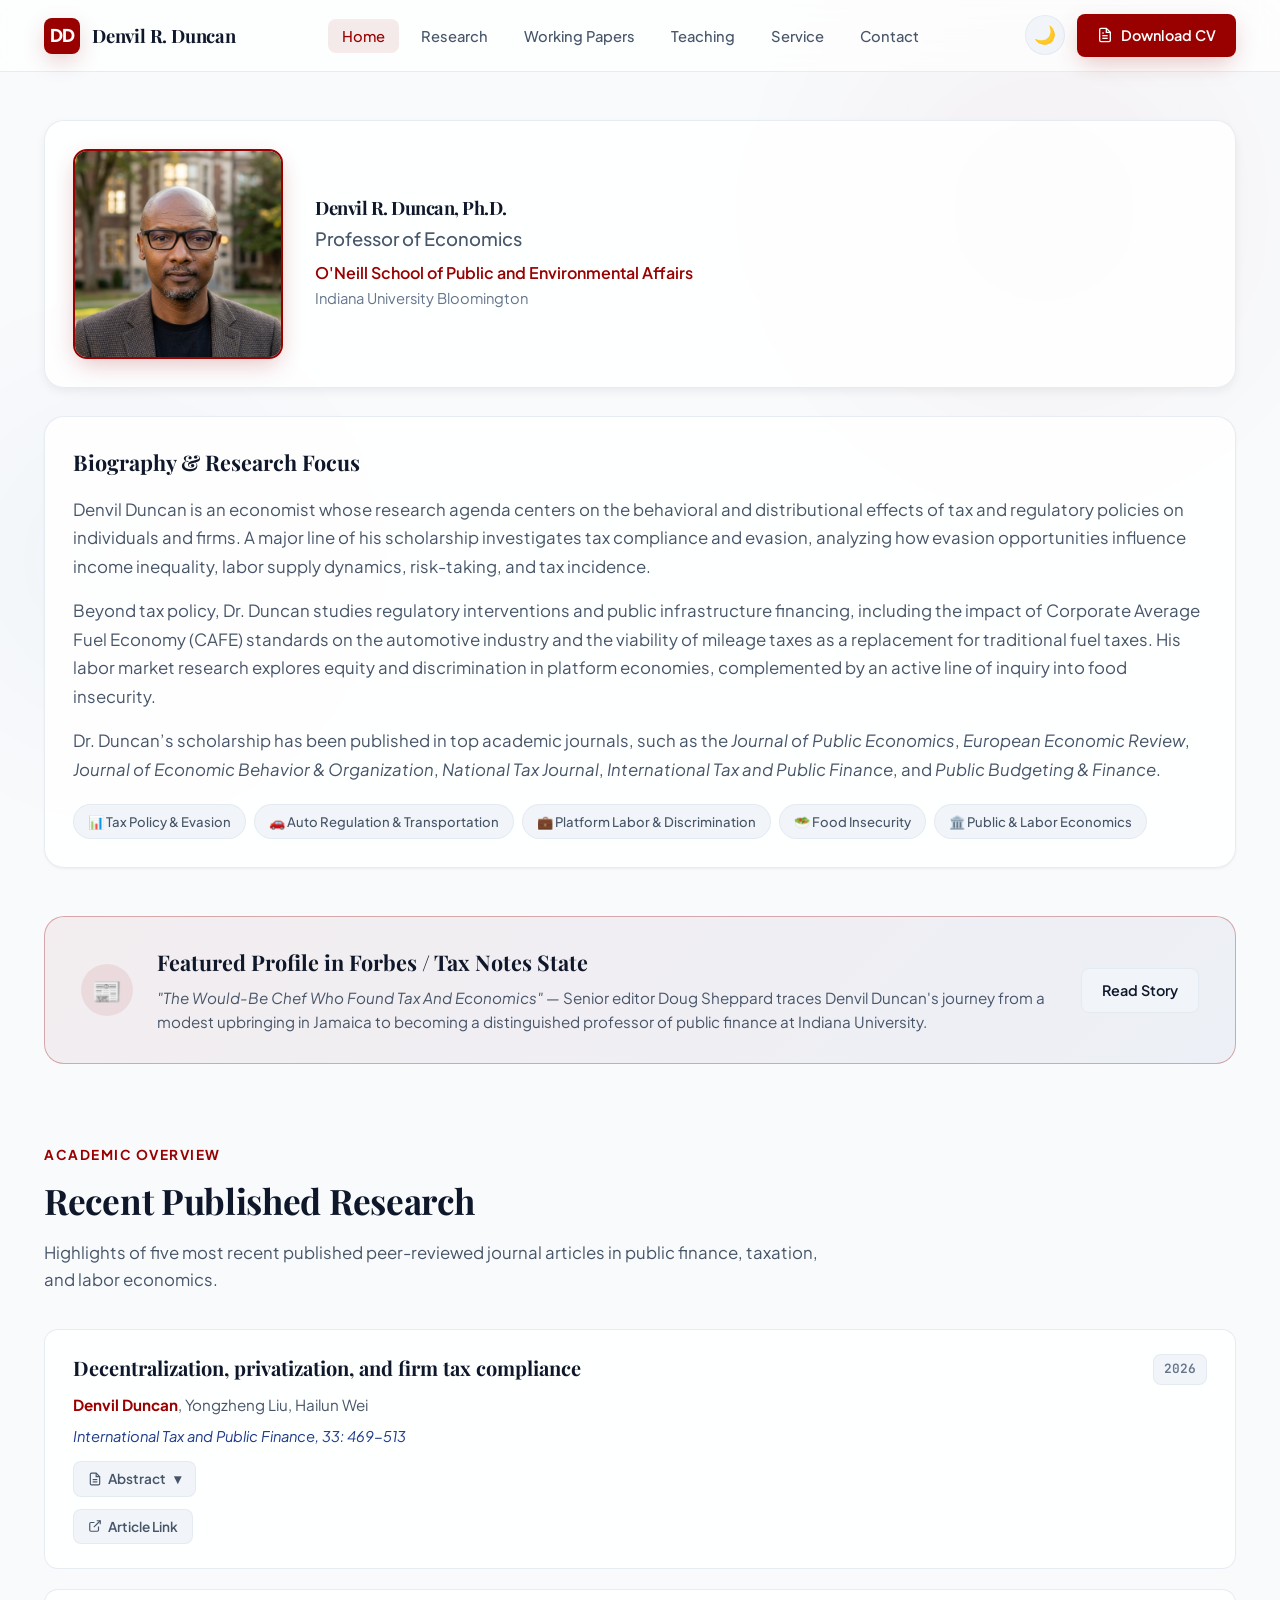
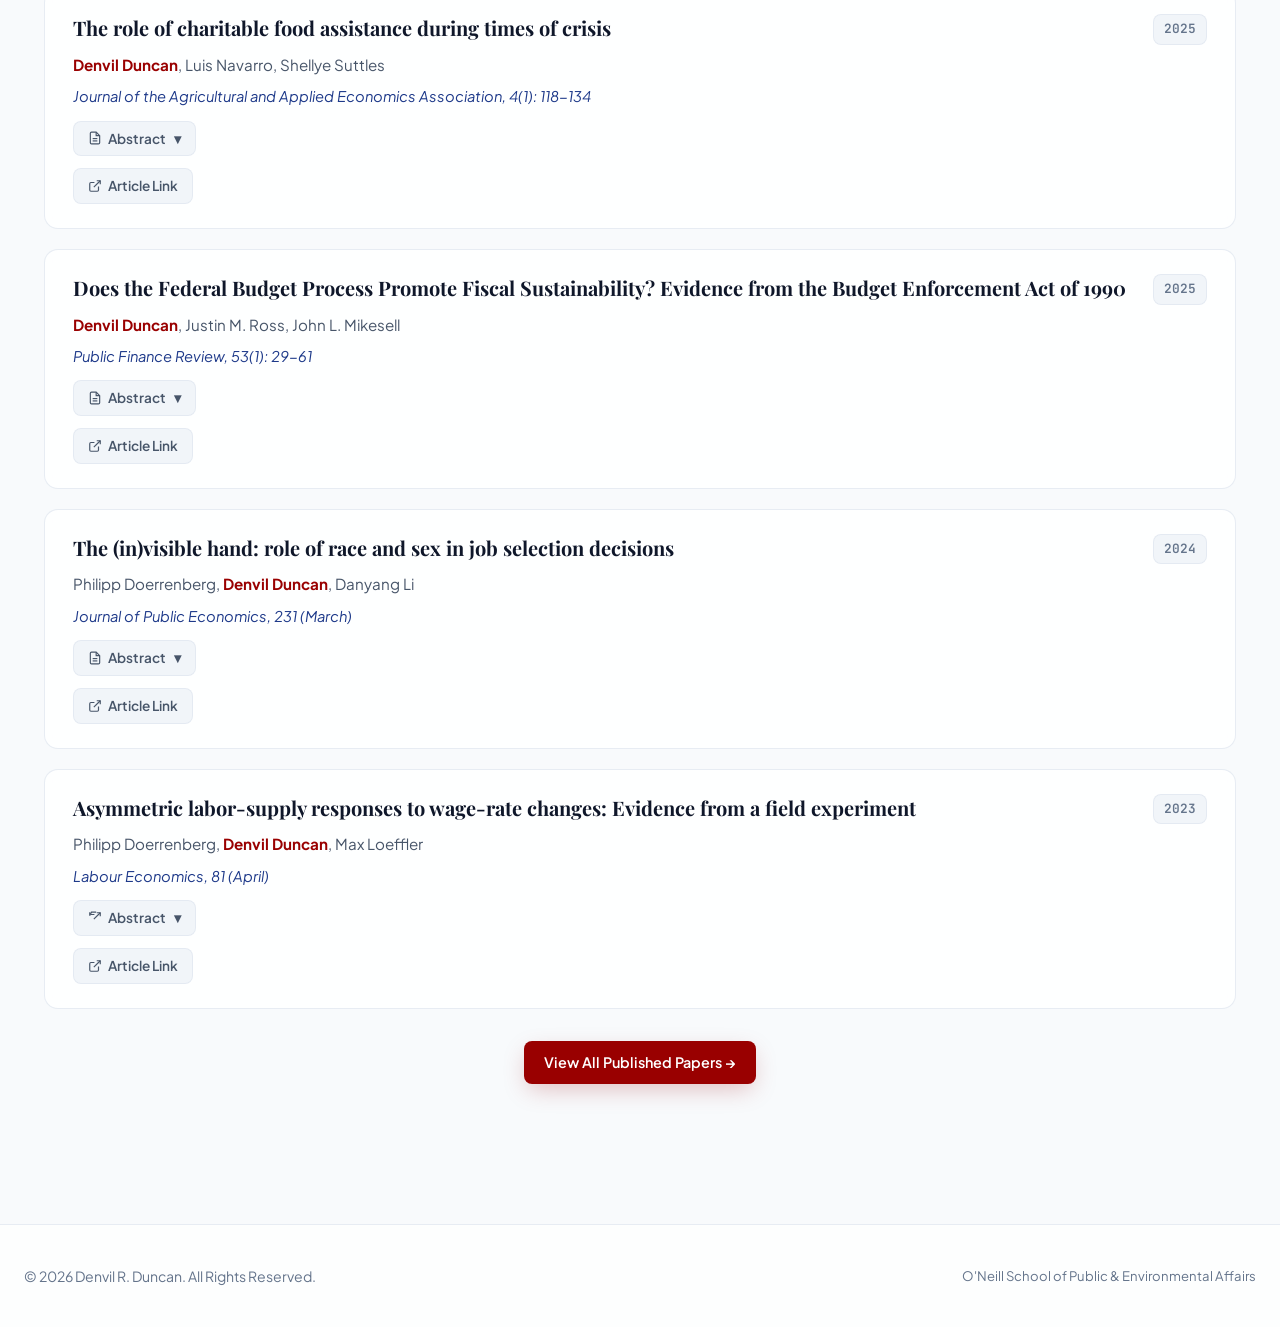
==== commit abda0f56: "style: increase homepage profile avatar size and match name font size to title" ====
--- a/index.html
+++ b/index.html
@@ -97,7 +97,7 @@
       <div class="hero-profile-row">
         <img src="Photos/denvil_headshot_professional.jpg" alt="Professor Denvil R. Duncan Headshot" class="hero-profile-avatar">
         <div class="hero-profile-details">
-          <h1 class="hero-title" style="margin-bottom: 6px; font-size: 2.3rem;">Denvil R. Duncan, Ph.D.</h1>
+          <h1 class="hero-title" style="margin-bottom: 6px; font-size: 1.15rem;">Denvil R. Duncan, Ph.D.</h1>
           <p class="hero-subtitle" style="margin-bottom: 6px; font-size: 1.15rem;">
             Professor of Economics
           </p>
--- a/styles.css
+++ b/styles.css
@@ -361,8 +361,8 @@
 }
 
 .hero-profile-avatar {
-  width: 160px;
-  height: 160px;
+  width: 210px;
+  height: 210px;
   border-radius: var(--radius-md);
   object-fit: cover;
   object-position: top center;
@@ -1151,8 +1151,8 @@
   }
 
   .hero-profile-avatar {
-    width: 140px;
-    height: 140px;
+    width: 180px;
+    height: 180px;
     margin: 0 auto;
   }
 
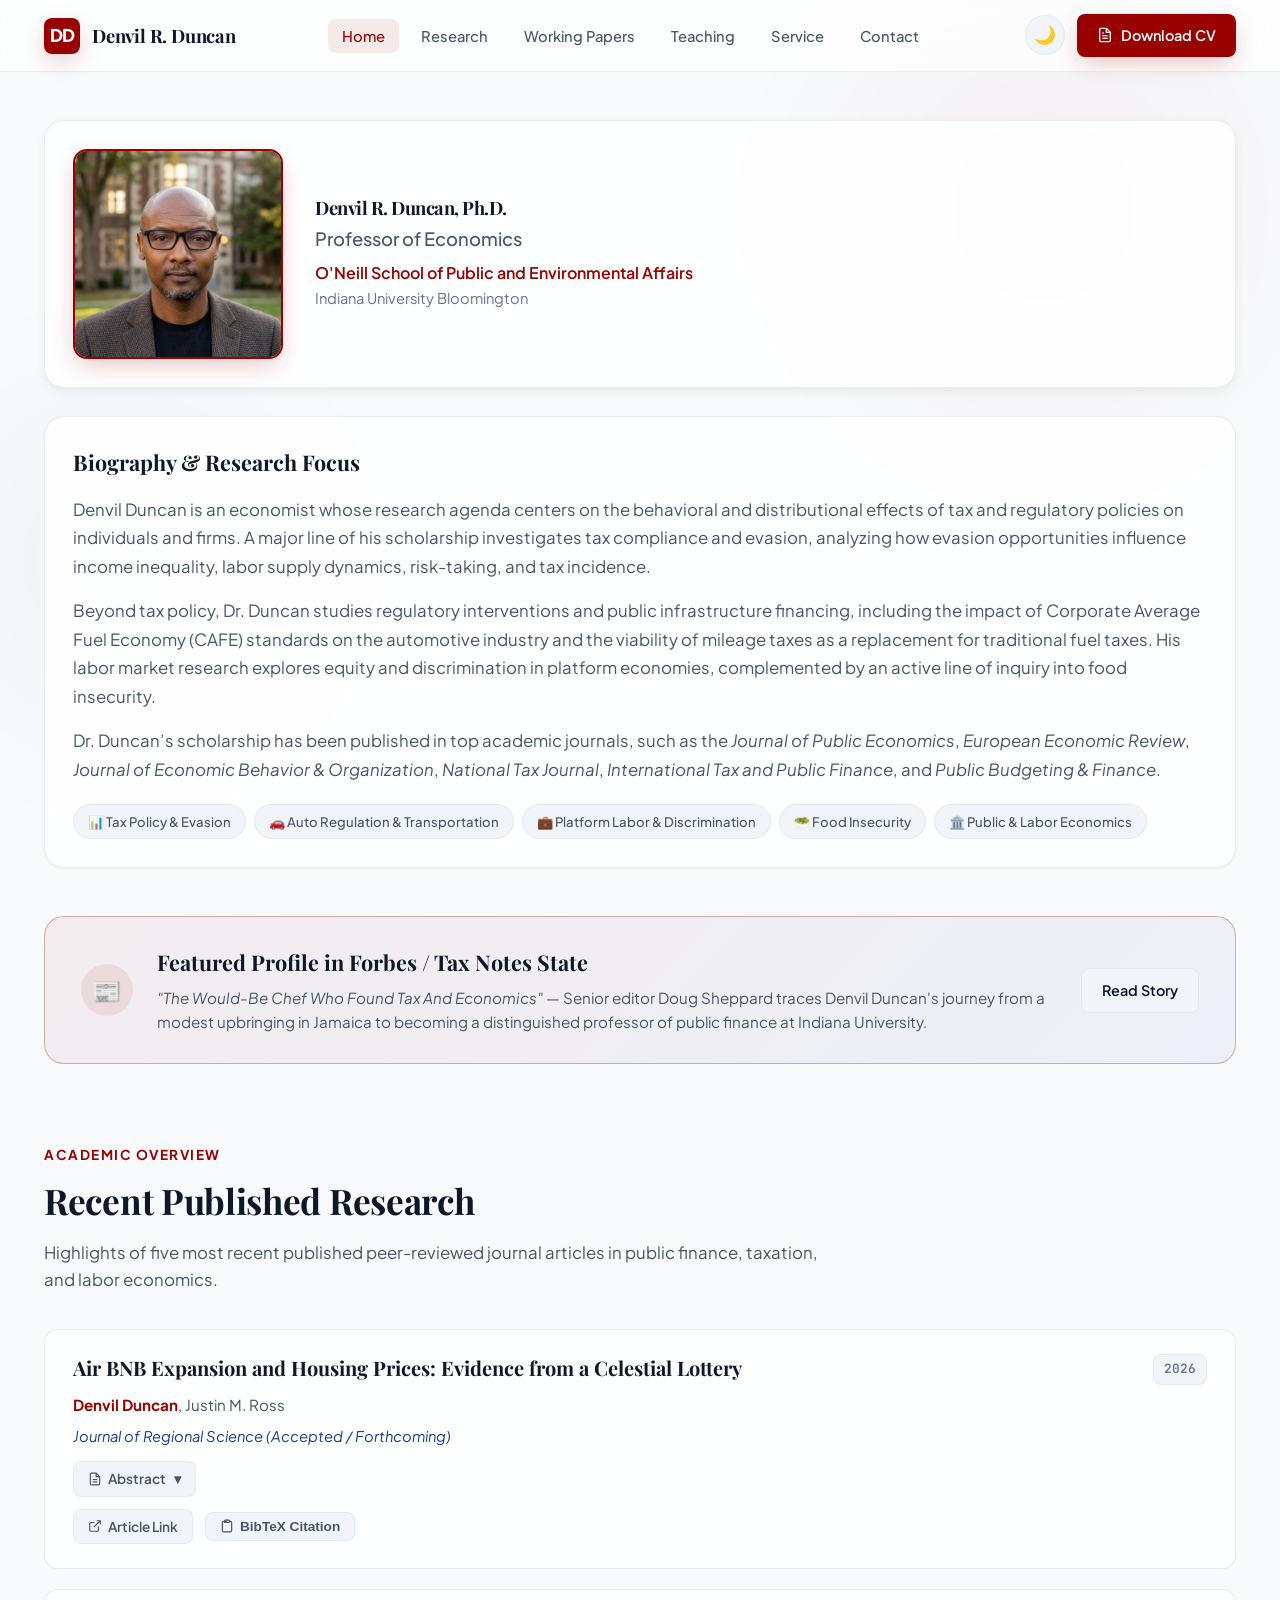
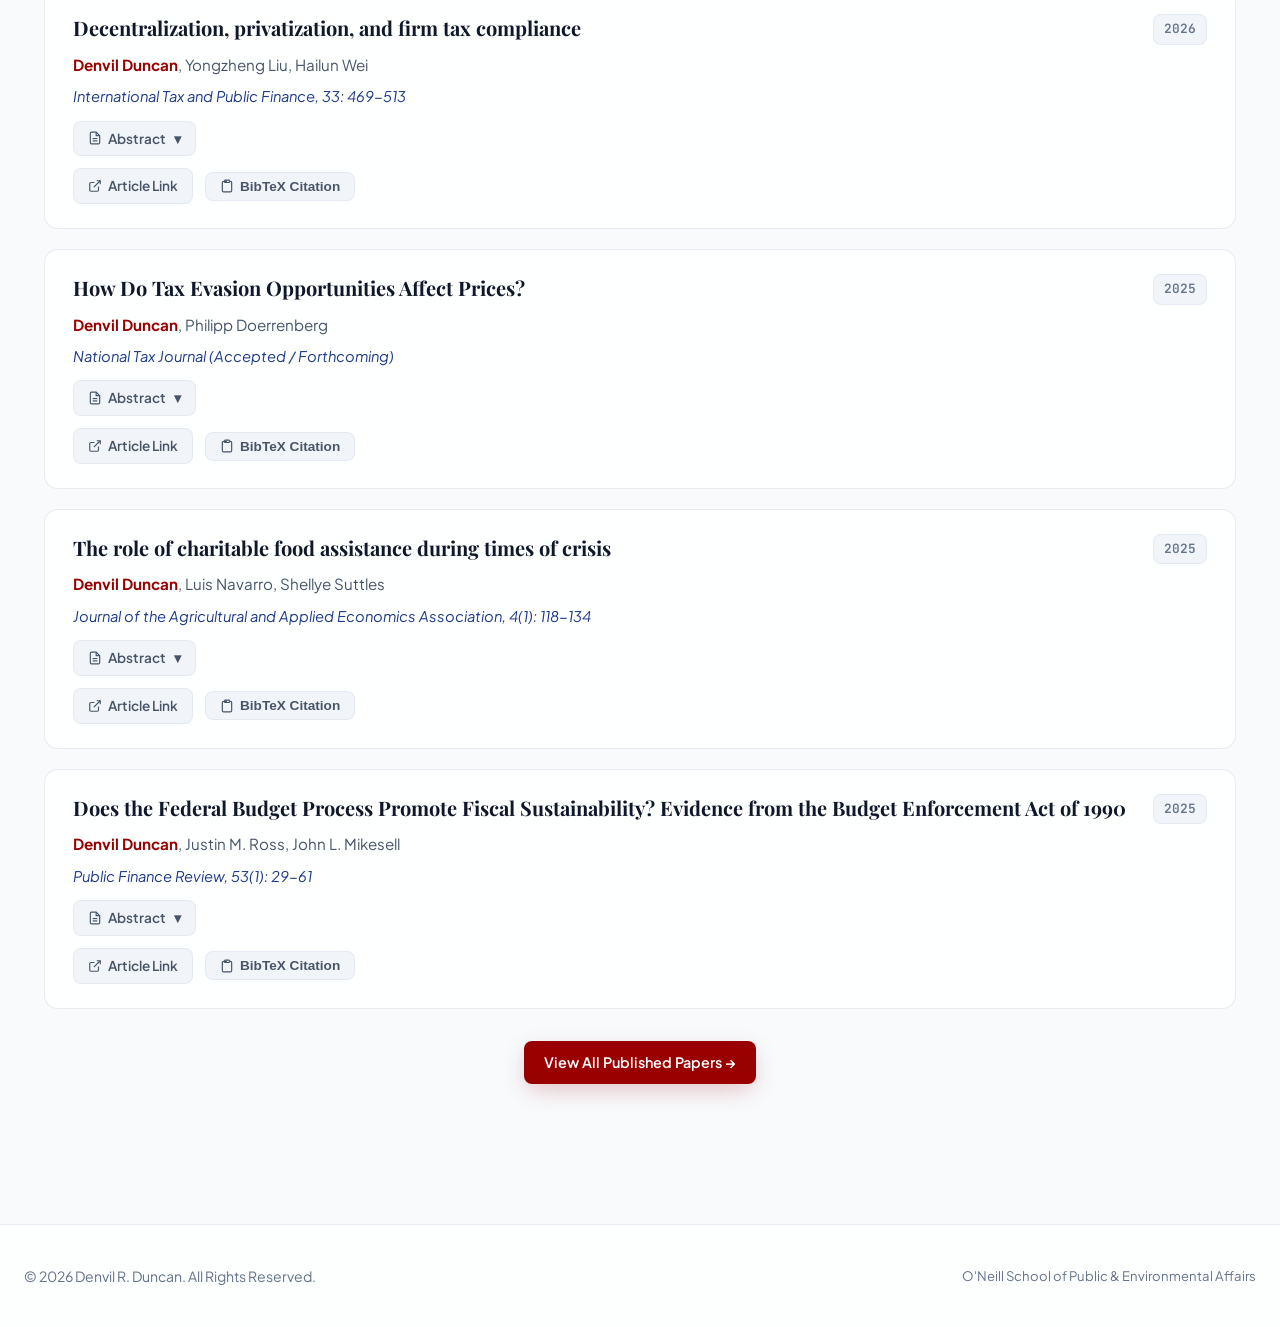
==== commit 71918353: "feat: dynamically render top 5 recent published/accepted research papers on homepage" ====
--- a/index.html
+++ b/index.html
@@ -157,126 +157,8 @@
         </p>
       </div>
 
-      <div style="display: flex; flex-direction: column; gap: 20px;">
-        <div class="paper-card">
-          <div class="paper-header">
-            <h3 class="paper-title">Decentralization, privatization, and firm tax compliance</h3>
-            <span class="paper-year-badge">2026</span>
-          </div>
-          <p class="paper-authors"><strong>Denvil Duncan</strong>, Yongzheng Liu, Hailun Wei</p>
-          <p class="paper-journal">International Tax and Public Finance, 33: 469-513</p>
-          <div class="paper-actions">
-            <details class="abstract-details">
-              <summary class="btn-icon-link">
-                <svg width="14" height="14" viewBox="0 0 24 24" fill="none" stroke="currentColor" stroke-width="2"><path d="M14 2H6a2 2 0 0 0-2 2v16a2 2 0 0 0 2 2h12a2 2 0 0 0 2-2V8z"></path><polyline points="14 2 14 8 20 8"></polyline><line x1="16" y1="13" x2="8" y2="13"></line><line x1="16" y1="17" x2="8" y2="17"></line></svg>
-                Abstract <span class="dropdown-arrow">▾</span>
-              </summary>
-              <div class="abstract-content-box">
-                <p>This study examines the tax compliance effect of changing the ownership structure of state-owned enterprises (SOEs) using a large dataset of Chinese industrial firms. We exploit the variation in SOEs ownership—oversight authority shifted from one level of government to either a lower one (i.e., decentralization) or to the private sector (i.e., privatization), in a difference-in-differences framework to find that both decentralization and privatization causes an increase in tax compliance as measured by effective tax rate. Additionally, we find evidence that while the decentralization results are driven by the reduced distance between a decentralized SOE and its oversight government, the privatization results appear to be driven by greater tax-scrutiny. Decentralization and privatization are often seen as strategies to improve efficiency in the affected markets. Our results suggest that changes in firm ownership strengthened the state’s capacity to raise revenues in the post-SOE reform period, which partially explains the country’s success in economic transition.</p>
-              </div>
-            </details>
-            <a href="https://doi.org/10.1007/s10797-025-09909-5" target="_blank" rel="noopener" class="btn-icon-link">
-              <svg width="14" height="14" viewBox="0 0 24 24" fill="none" stroke="currentColor" stroke-width="2"><path d="M18 13v6a2 2 0 0 1-2 2H5a2 2 0 0 1-2-2V8a2 2 0 0 1 2-2h6"></path><polyline points="15 3 21 3 21 9"></polyline><line x1="10" y1="14" x2="21" y2="3"></line></svg>
-              Article Link
-            </a>
-          </div>
-        </div>
-
-        <div class="paper-card">
-          <div class="paper-header">
-            <h3 class="paper-title">The role of charitable food assistance during times of crisis</h3>
-            <span class="paper-year-badge">2025</span>
-          </div>
-          <p class="paper-authors"><strong>Denvil Duncan</strong>, Luis Navarro, Shellye Suttles</p>
-          <p class="paper-journal">Journal of the Agricultural and Applied Economics Association, 4(1): 118-134</p>
-          <div class="paper-actions">
-            <details class="abstract-details">
-              <summary class="btn-icon-link">
-                <svg width="14" height="14" viewBox="0 0 24 24" fill="none" stroke="currentColor" stroke-width="2"><path d="M14 2H6a2 2 0 0 0-2 2v16a2 2 0 0 0 2 2h12a2 2 0 0 0 2-2V8z"></path><polyline points="14 2 14 8 20 8"></polyline><line x1="16" y1="13" x2="8" y2="13"></line><line x1="16" y1="17" x2="8" y2="17"></line></svg>
-                Abstract <span class="dropdown-arrow">▾</span>
-              </summary>
-              <div class="abstract-content-box">
-                <p>We examine the role of charitable food assistance during periods of economic distress by looking at donations to a large Midwestern food bank. We explore the determinants of in-kind food provisions and financial donations during the COVID-19 pandemic and find that both types of assistance dramatically increased at the onset of the pandemic. However, these increases were not persistent. We argue that this is evidence that the charitable food system serves a critical role in facilitating the transmission of federal provisions and charitable donations to households in need during times of crisis.</p>
-              </div>
-            </details>
-            <a href="https://doi.org/10.1002/jaa2.70006" target="_blank" rel="noopener" class="btn-icon-link">
-              <svg width="14" height="14" viewBox="0 0 24 24" fill="none" stroke="currentColor" stroke-width="2"><path d="M18 13v6a2 2 0 0 1-2 2H5a2 2 0 0 1-2-2V8a2 2 0 0 1 2-2h6"></path><polyline points="15 3 21 3 21 9"></polyline><line x1="10" y1="14" x2="21" y2="3"></line></svg>
-              Article Link
-            </a>
-          </div>
-        </div>
-
-        <div class="paper-card">
-          <div class="paper-header">
-            <h3 class="paper-title">Does the Federal Budget Process Promote Fiscal Sustainability? Evidence from the Budget Enforcement Act of 1990</h3>
-            <span class="paper-year-badge">2025</span>
-          </div>
-          <p class="paper-authors"><strong>Denvil Duncan</strong>, Justin M. Ross, John L. Mikesell</p>
-          <p class="paper-journal">Public Finance Review, 53(1): 29-61</p>
-          <div class="paper-actions">
-            <details class="abstract-details">
-              <summary class="btn-icon-link">
-                <svg width="14" height="14" viewBox="0 0 24 24" fill="none" stroke="currentColor" stroke-width="2"><path d="M14 2H6a2 2 0 0 0-2 2v16a2 2 0 0 0 2 2h12a2 2 0 0 0 2-2V8z"></path><polyline points="14 2 14 8 20 8"></polyline><line x1="16" y1="13" x2="8" y2="13"></line><line x1="16" y1="17" x2="8" y2="17"></line></svg>
-                Abstract <span class="dropdown-arrow">▾</span>
-              </summary>
-              <div class="abstract-content-box">
-                <p>The Budgetary Enforcement Act of 1990 (BEA90), in effect from 1992 to 2002, is frequently held up as an example of a congressional control that constrained U.S. federal spending. This paper provides a formal test of this conventional wisdom using synthetic control on federal non-defense discretionary expenditures, which is the category of spending BEA90 was considered the most binding. A BEA90-retaining Synthetic United States generated from a lasso regression on a large panel of donors high-income national economic and government finance indicators ultimately reach 2006 at about the same level as the actual United States despite temporarily showing some more restraint immediately upon expiration. We conclude that BEA90 effect on federal non-defense discretionary spending was small, short-lived, statistically likely to have emerged from chance, and more generally did not bend the curve of federal expenditure growth.</p>
-              </div>
-            </details>
-            <a href="https://doi.org/10.1177/10911421241273374" target="_blank" rel="noopener" class="btn-icon-link">
-              <svg width="14" height="14" viewBox="0 0 24 24" fill="none" stroke="currentColor" stroke-width="2"><path d="M18 13v6a2 2 0 0 1-2 2H5a2 2 0 0 1-2-2V8a2 2 0 0 1 2-2h6"></path><polyline points="15 3 21 3 21 9"></polyline><line x1="10" y1="14" x2="21" y2="3"></line></svg>
-              Article Link
-            </a>
-          </div>
-        </div>
-
-        <div class="paper-card">
-          <div class="paper-header">
-            <h3 class="paper-title">The (in)visible hand: role of race and sex in job selection decisions</h3>
-            <span class="paper-year-badge">2024</span>
-          </div>
-          <p class="paper-authors">Philipp Doerrenberg, <strong>Denvil Duncan</strong>, Danyang Li</p>
-          <p class="paper-journal">Journal of Public Economics, 231 (March)</p>
-          <div class="paper-actions">
-            <details class="abstract-details">
-              <summary class="btn-icon-link">
-                <svg width="14" height="14" viewBox="0 0 24 24" fill="none" stroke="currentColor" stroke-width="2"><path d="M14 2H6a2 2 0 0 0-2 2v16a2 2 0 0 0 2 2h12a2 2 0 0 0 2-2V8z"></path><polyline points="14 2 14 8 20 8"></polyline><line x1="16" y1="13" x2="8" y2="13"></line><line x1="16" y1="17" x2="8" y2="17"></line></svg>
-                Abstract <span class="dropdown-arrow">▾</span>
-              </summary>
-              <div class="abstract-content-box">
-                <p>Although a large literature has studied discrimination in the labor market, there is little evidence on sex- and race-based discrimination of workers against (potential) employers. We implement a randomized experiment in an online labor market to contribute to this gap in the literature. In our experiment, workers make labor-supply decisions after we randomly expose them to signals about the race and sex of the employer. Our empirical analysis provides fairly strong evidence that workers discriminate against black employers when making labor effort decisions. Race-based discrimination is driven primarily by white workers against black male employers. We find weaker and less conclusive evidence of a favorable sex gap toward female employers. An additional survey with randomized components suggests that perceived differences in the likelihood that an employer honors the labor contract does not differ by employer race or sex.</p>
-              </div>
-            </details>
-            <a href="https://doi.org/10.1016/j.jpubeco.2024.105065" target="_blank" rel="noopener" class="btn-icon-link">
-              <svg width="14" height="14" viewBox="0 0 24 24" fill="none" stroke="currentColor" stroke-width="2"><path d="M18 13v6a2 2 0 0 1-2 2H5a2 2 0 0 1-2-2V8a2 2 0 0 1 2-2h6"></path><polyline points="15 3 21 3 21 9"></polyline><line x1="10" y1="14" x2="21" y2="3"></line></svg>
-              Article Link
-            </a>
-          </div>
-        </div>
-
-        <div class="paper-card">
-          <div class="paper-header">
-            <h3 class="paper-title">Asymmetric labor-supply responses to wage-rate changes: Evidence from a field experiment</h3>
-            <span class="paper-year-badge">2023</span>
-          </div>
-          <p class="paper-authors">Philipp Doerrenberg, <strong>Denvil Duncan</strong>, Max Loeffler</p>
-          <p class="paper-journal">Labour Economics, 81 (April)</p>
-          <div class="paper-actions">
-            <details class="abstract-details">
-              <summary class="btn-icon-link">
-                <svg width="14" height="14" viewBox="0 0 24 24" fill="none" stroke="currentColor" stroke-width="2"><path d="M14 2H6a2 2 0 0 1-2 2H5a2 2 0 0 1-2-2V8a2 2 0 0 1 2-2h6"></path><polyline points="15 3 21 3 21 9"></polyline><line x1="10" y1="14" x2="21" y2="3"></line></svg>
-                Abstract <span class="dropdown-arrow">▾</span>
-              </summary>
-              <div class="abstract-content-box">
-                <p>We test whether labor supply responds symmetrically to wage increases and decreases using a randomized real effort online experiment. The results show that wage increases have smaller effects on labor supply than wage decreases of equal magnitude, especially on the extensive margin where the response to a wage decrease is twice that to a wage increase. This finding suggests that labor-supply responses to wage changes are asymmetric. We discuss the potential mechanisms behind our results including standard models of labor supply, reference dependence in consumption and reciprocity.</p>
-              </div>
-            </details>
-            <a href="https://doi.org/10.1016/j.labeco.2022.102305" target="_blank" rel="noopener" class="btn-icon-link">
-              <svg width="14" height="14" viewBox="0 0 24 24" fill="none" stroke="currentColor" stroke-width="2"><path d="M18 13v6a2 2 0 0 1-2 2H5a2 2 0 0 1-2-2V8a2 2 0 0 1 2-2h6"></path><polyline points="15 3 21 3 21 9"></polyline><line x1="10" y1="14" x2="21" y2="3"></line></svg>
-              Article Link
-            </a>
-          </div>
-        </div>
+      <div id="recentPublishedContainer" style="display: flex; flex-direction: column; gap: 20px;">
+        <!-- Dynamically rendered by app.js: 5 Most Recent Published/Accepted Papers -->
       </div>
 
       <div style="text-align: center; margin-top: 32px;">
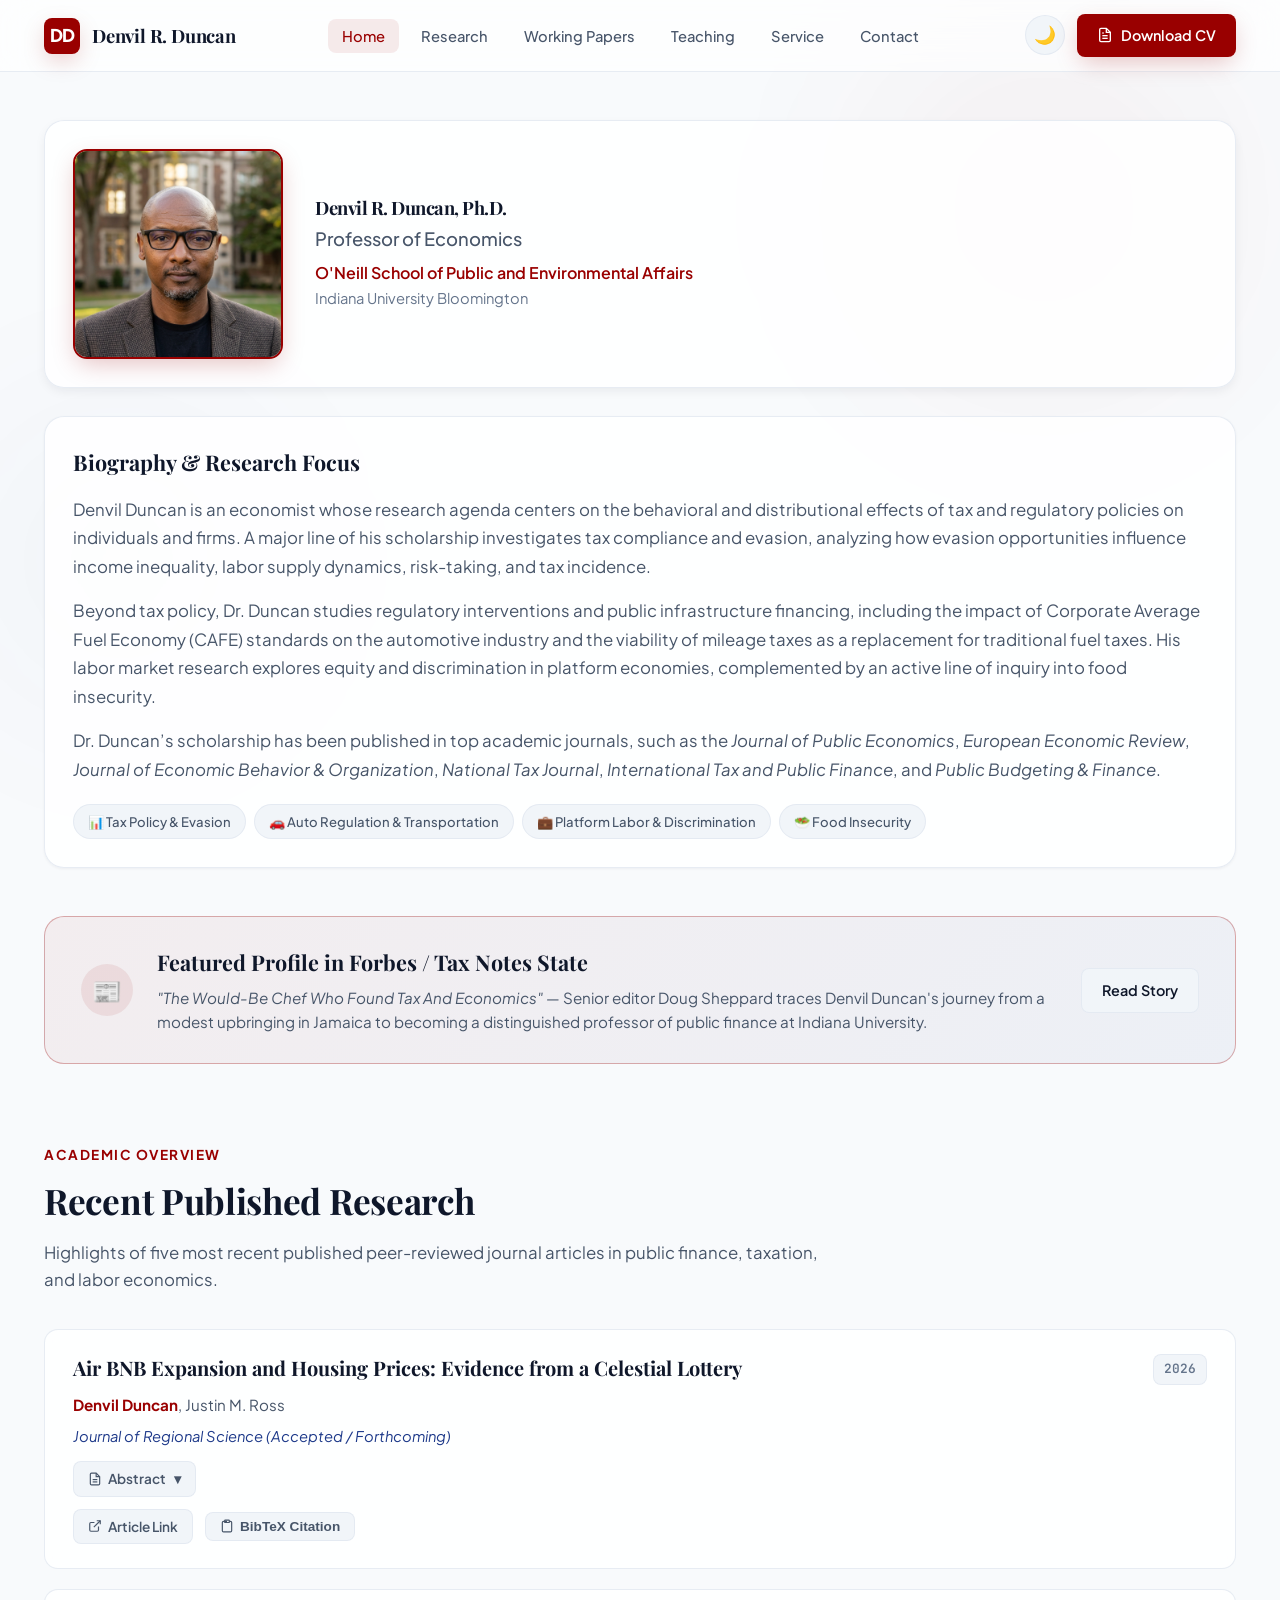
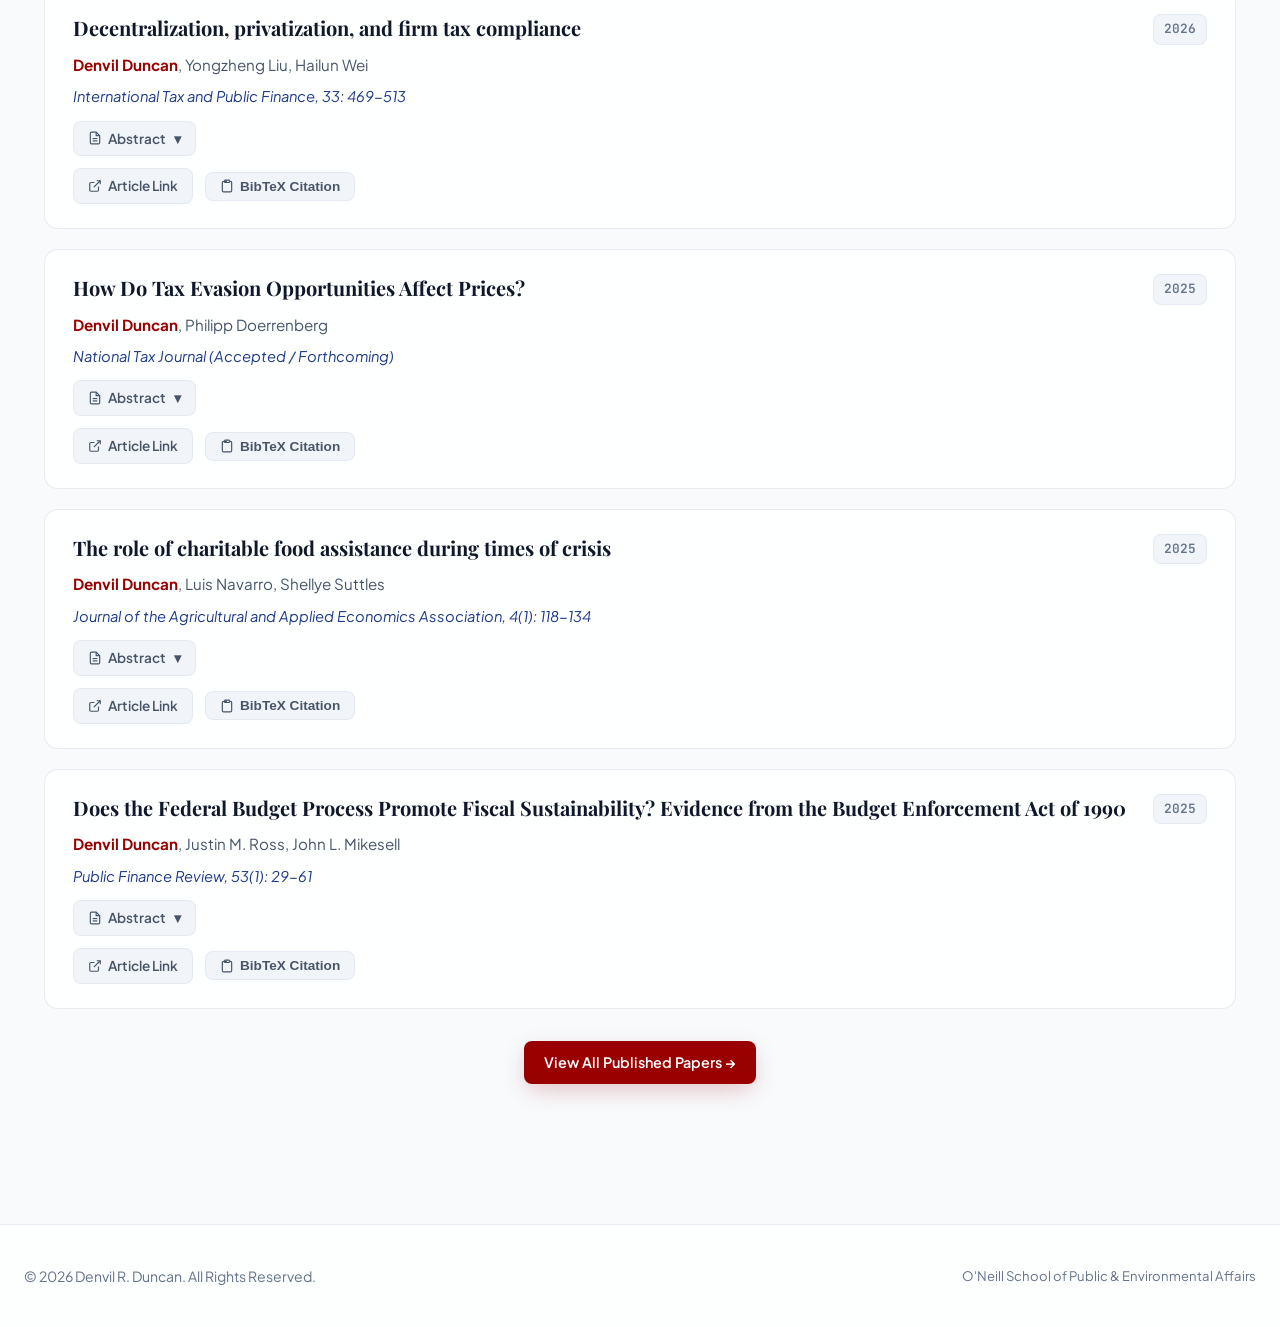
==== commit ca6761a1: "style: remove Public & Labor Economics tag pill from biography section" ====
--- a/index.html
+++ b/index.html
@@ -128,7 +128,6 @@
           <span class="tag-pill">🚗 Auto Regulation &amp; Transportation</span>
           <span class="tag-pill">💼 Platform Labor &amp; Discrimination</span>
           <span class="tag-pill">🥗 Food Insecurity</span>
-          <span class="tag-pill">🏛️ Public &amp; Labor Economics</span>
         </div>
       </div>
 
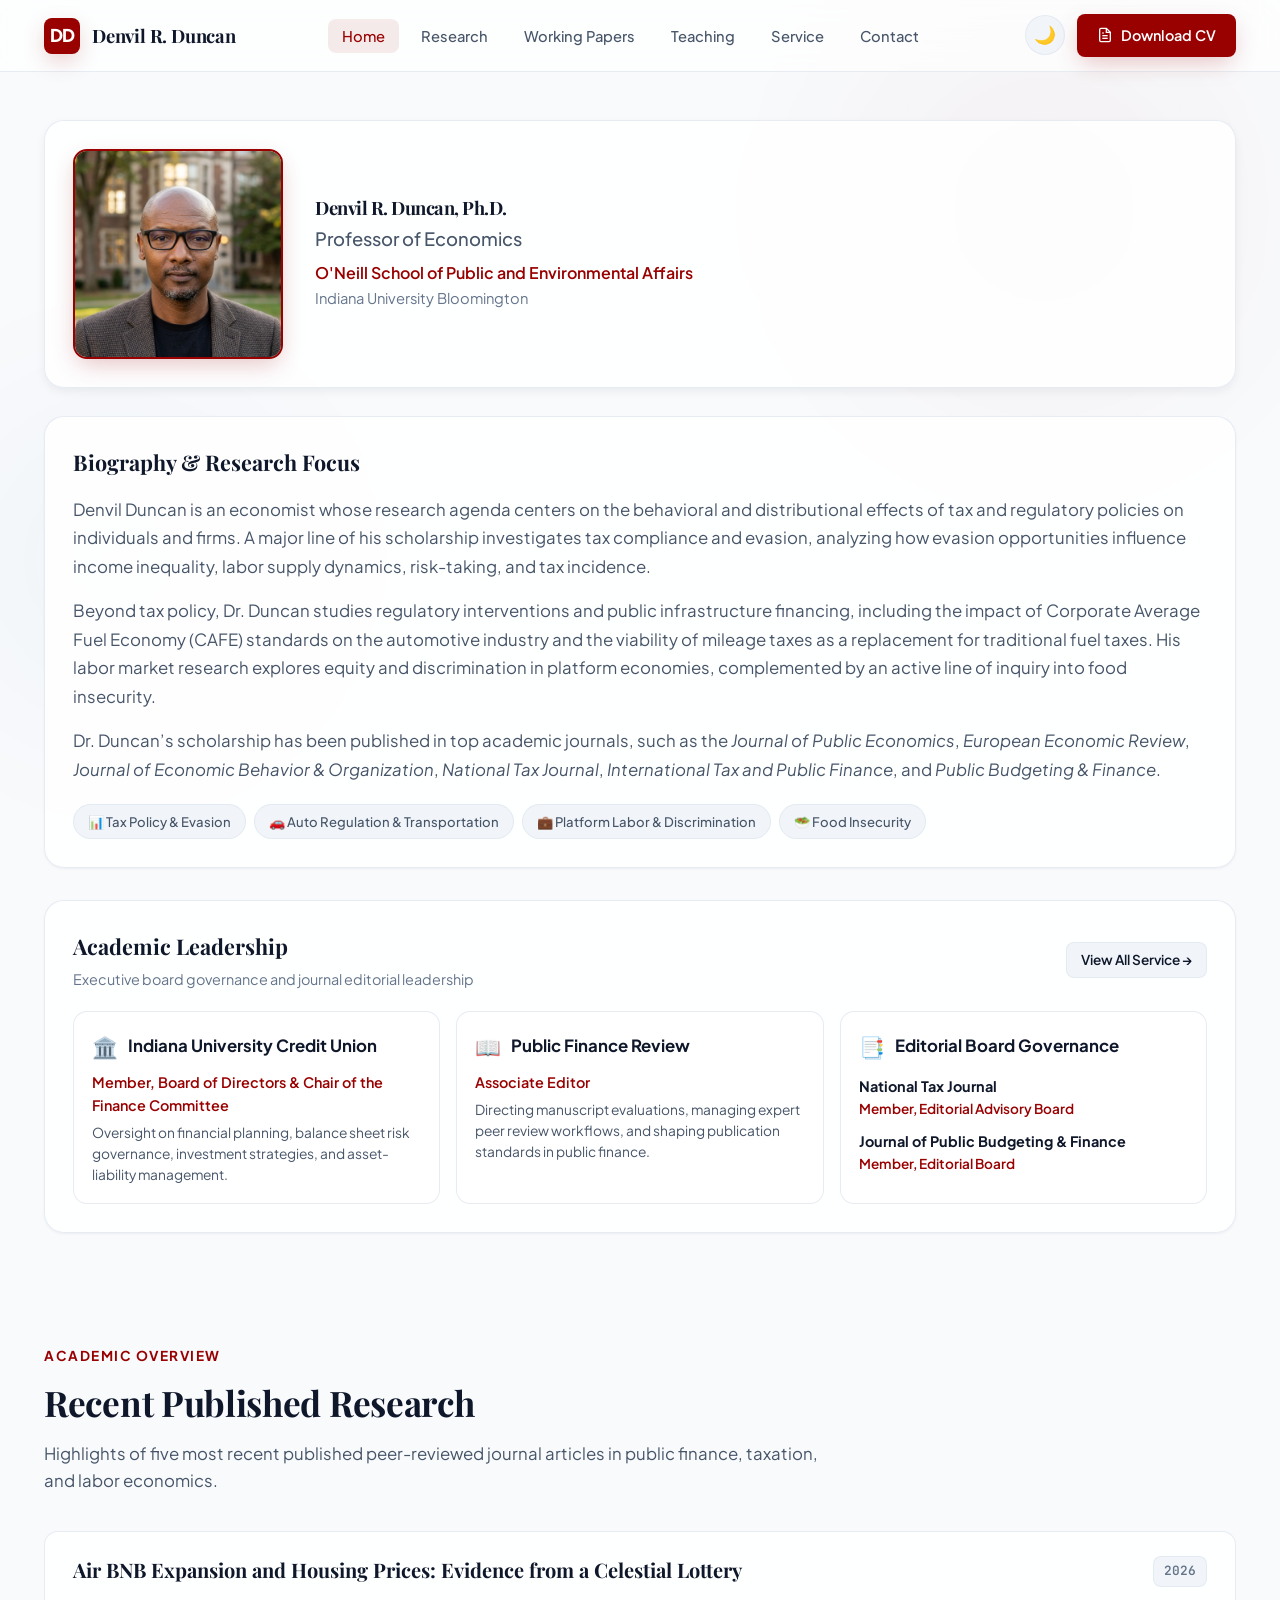
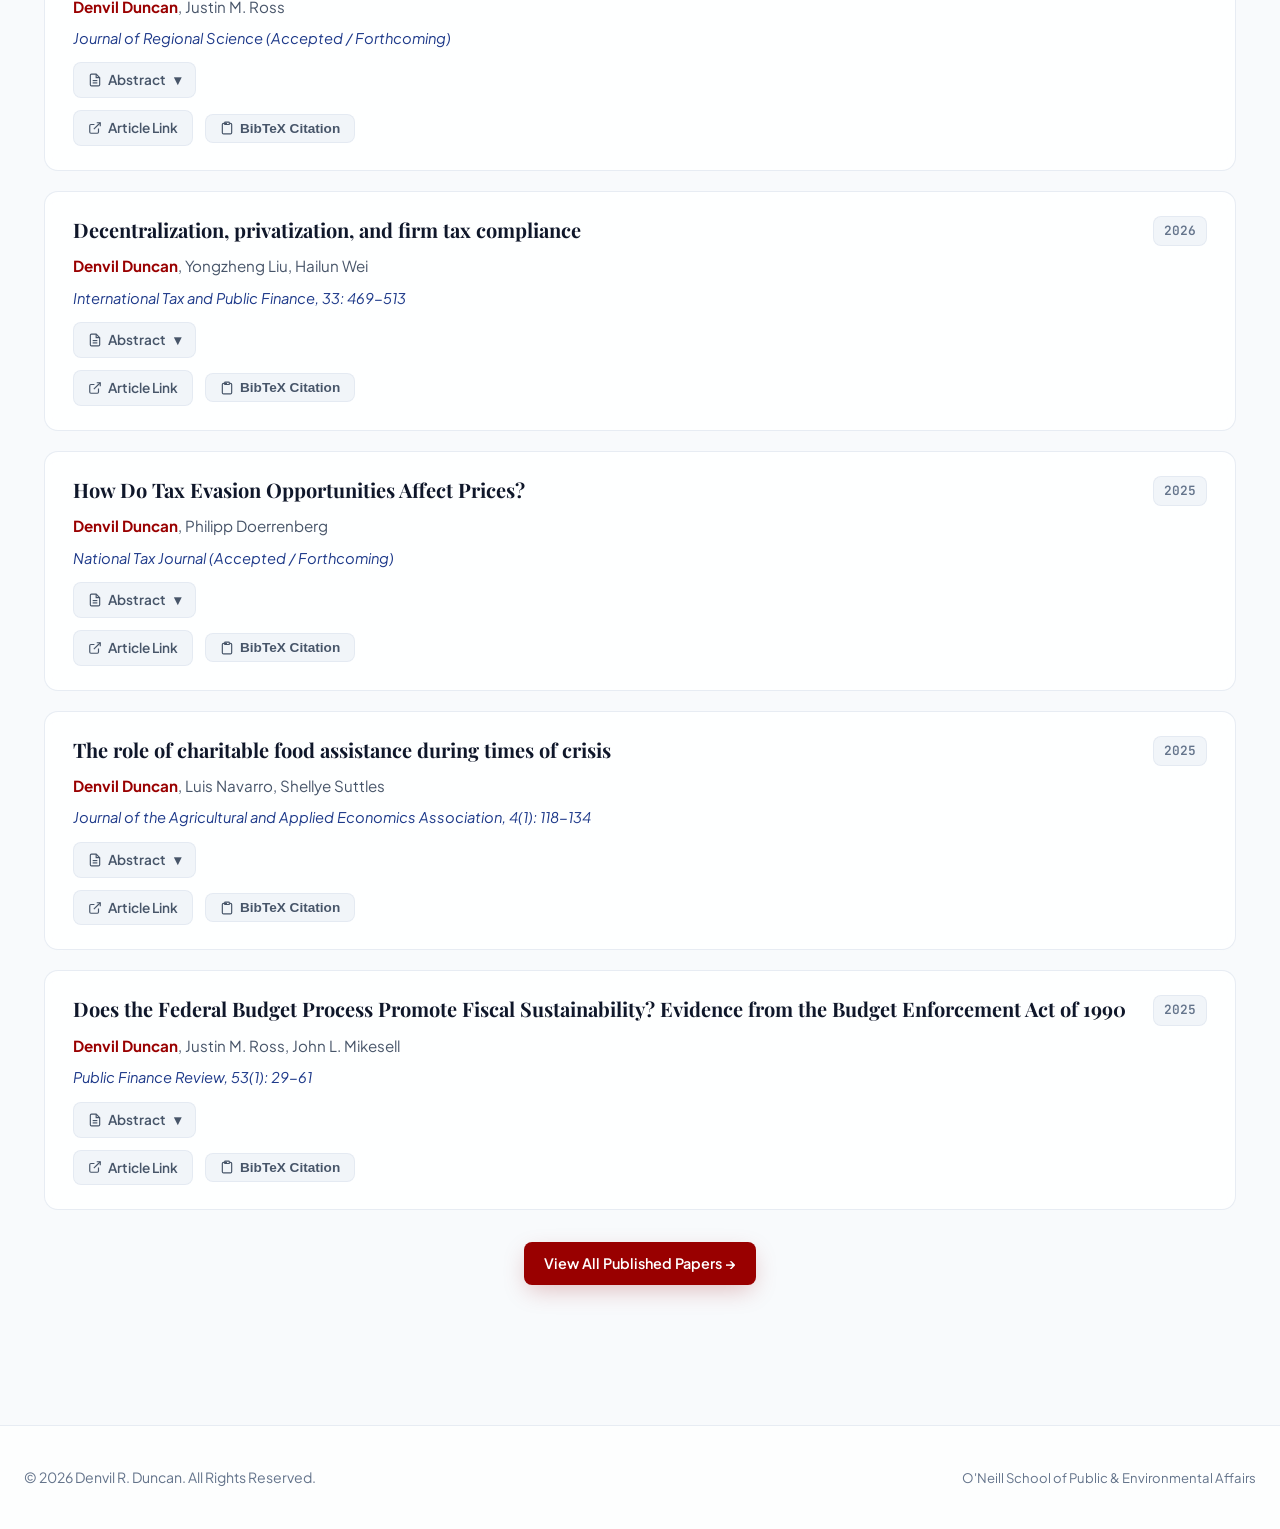
==== commit df36f308: "feat: replace Forbes spotlight with Academic Leadership section on homepage" ====
--- a/index.html
+++ b/index.html
@@ -131,18 +131,63 @@
         </div>
       </div>
 
-      <!-- Media Feature Spotlight -->
-      <div class="spotlight-card">
-        <div class="spotlight-badge">📰</div>
-        <div>
-          <h3 class="spotlight-title">Featured Profile in Forbes / Tax Notes State</h3>
-          <p class="spotlight-desc">
-            <em>"The Would-Be Chef Who Found Tax And Economics"</em> — Senior editor Doug Sheppard traces Denvil Duncan's journey from a modest upbringing in Jamaica to becoming a distinguished professor of public finance at Indiana University.
-          </p>
-        </div>
-        <a href="https://www.forbes.com/sites/taxnotes/2021/06/28/the-would-be-chef-who-found-tax-and-economics/" target="_blank" rel="noopener" class="btn-secondary">
-          Read Story
-        </a>
+      <!-- Academic Leadership Section -->
+      <div style="background: var(--bg-card); border: 1px solid var(--border-color); border-radius: var(--radius-lg); padding: 28px; box-shadow: var(--shadow-sm); margin-bottom: 32px;">
+        <div style="display: flex; justify-content: space-between; align-items: center; margin-bottom: 20px; flex-wrap: wrap; gap: 12px;">
+          <div>
+            <h2 style="font-family: var(--font-serif); font-size: 1.35rem; color: var(--text-primary); margin-bottom: 4px;">Academic Leadership</h2>
+            <p style="font-size: 0.9rem; color: var(--text-muted);">Executive board governance and journal editorial leadership</p>
+          </div>
+          <a href="service.html" class="btn-secondary" style="font-size: 0.85rem; padding: 6px 14px;">
+            View All Service &rarr;
+          </a>
+        </div>
+
+        <div style="display: grid; grid-template-columns: repeat(auto-fit, minmax(280px, 1fr)); gap: 16px;">
+          <!-- Board Governance Card -->
+          <div style="background: var(--bg-secondary); padding: 18px; border-radius: var(--radius-md); border: 1px solid var(--border-color);">
+            <div style="display: flex; align-items: center; gap: 10px; margin-bottom: 8px;">
+              <span style="font-size: 1.3rem;">🏛️</span>
+              <h3 style="font-size: 1.05rem; font-weight: 700; color: var(--text-primary);">Indiana University Credit Union</h3>
+            </div>
+            <p style="font-size: 0.9rem; font-weight: 600; color: var(--accent-crimson); margin-bottom: 6px;">
+              Member, Board of Directors & Chair of the Finance Committee
+            </p>
+            <p style="font-size: 0.86rem; color: var(--text-secondary); line-height: 1.5;">
+              Oversight on financial planning, balance sheet risk governance, investment strategies, and asset-liability management.
+            </p>
+          </div>
+
+          <!-- Public Finance Review Card -->
+          <div style="background: var(--bg-secondary); padding: 18px; border-radius: var(--radius-md); border: 1px solid var(--border-color);">
+            <div style="display: flex; align-items: center; gap: 10px; margin-bottom: 8px;">
+              <span style="font-size: 1.3rem;">📖</span>
+              <h3 style="font-size: 1.05rem; font-weight: 700; color: var(--text-primary);">Public Finance Review</h3>
+            </div>
+            <p style="font-size: 0.9rem; font-weight: 600; color: var(--accent-crimson); margin-bottom: 6px;">
+              Associate Editor
+            </p>
+            <p style="font-size: 0.86rem; color: var(--text-secondary); line-height: 1.5;">
+              Directing manuscript evaluations, managing expert peer review workflows, and shaping publication standards in public finance.
+            </p>
+          </div>
+
+          <!-- Editorial Board Service Card -->
+          <div style="background: var(--bg-secondary); padding: 18px; border-radius: var(--radius-md); border: 1px solid var(--border-color);">
+            <div style="display: flex; align-items: center; gap: 10px; margin-bottom: 12px;">
+              <span style="font-size: 1.3rem;">📑</span>
+              <h3 style="font-size: 1.05rem; font-weight: 700; color: var(--text-primary);">Editorial Board Governance</h3>
+            </div>
+            <div style="margin-bottom: 10px;">
+              <p style="font-size: 0.9rem; font-weight: 700; color: var(--text-primary);">National Tax Journal</p>
+              <p style="font-size: 0.85rem; color: var(--accent-crimson); font-weight: 600;">Member, Editorial Advisory Board</p>
+            </div>
+            <div>
+              <p style="font-size: 0.9rem; font-weight: 700; color: var(--text-primary);">Journal of Public Budgeting &amp; Finance</p>
+              <p style="font-size: 0.85rem; color: var(--accent-crimson); font-weight: 600;">Member, Editorial Board</p>
+            </div>
+          </div>
+        </div>
       </div>
     </section>
 
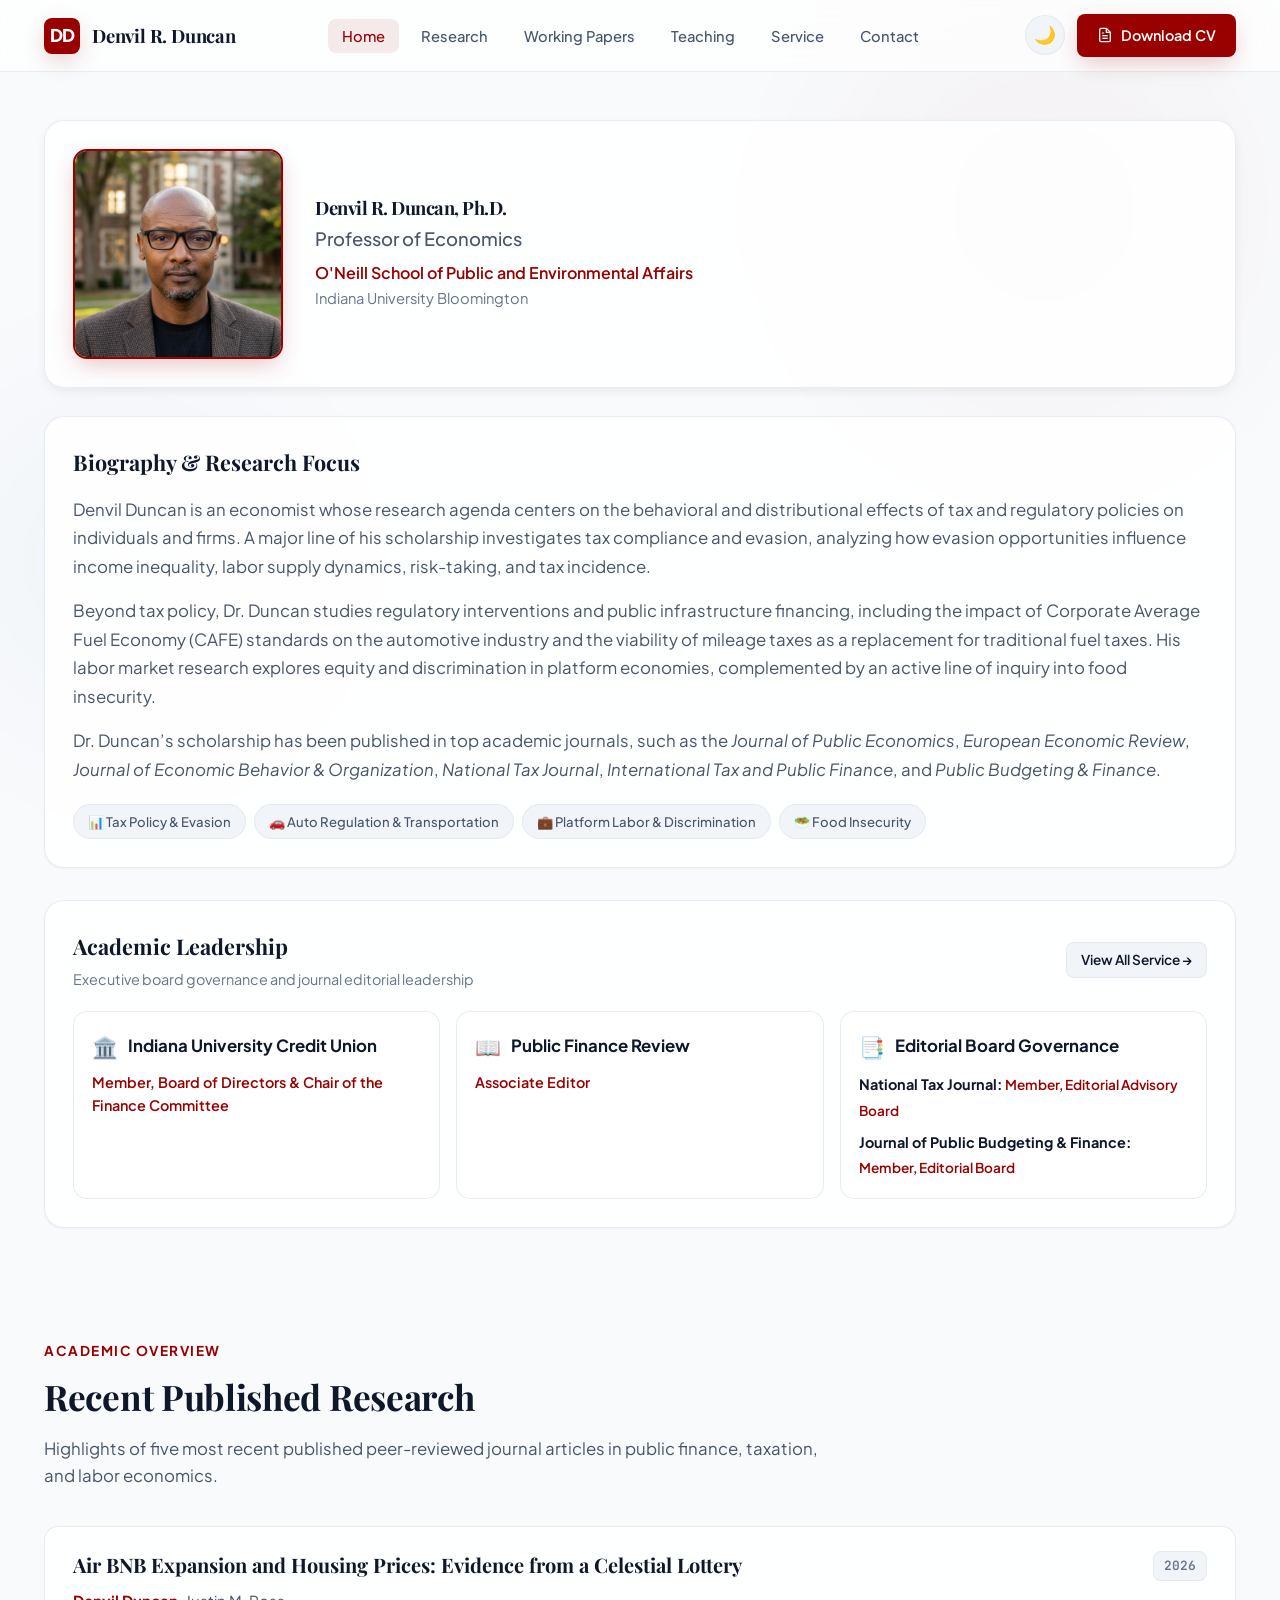
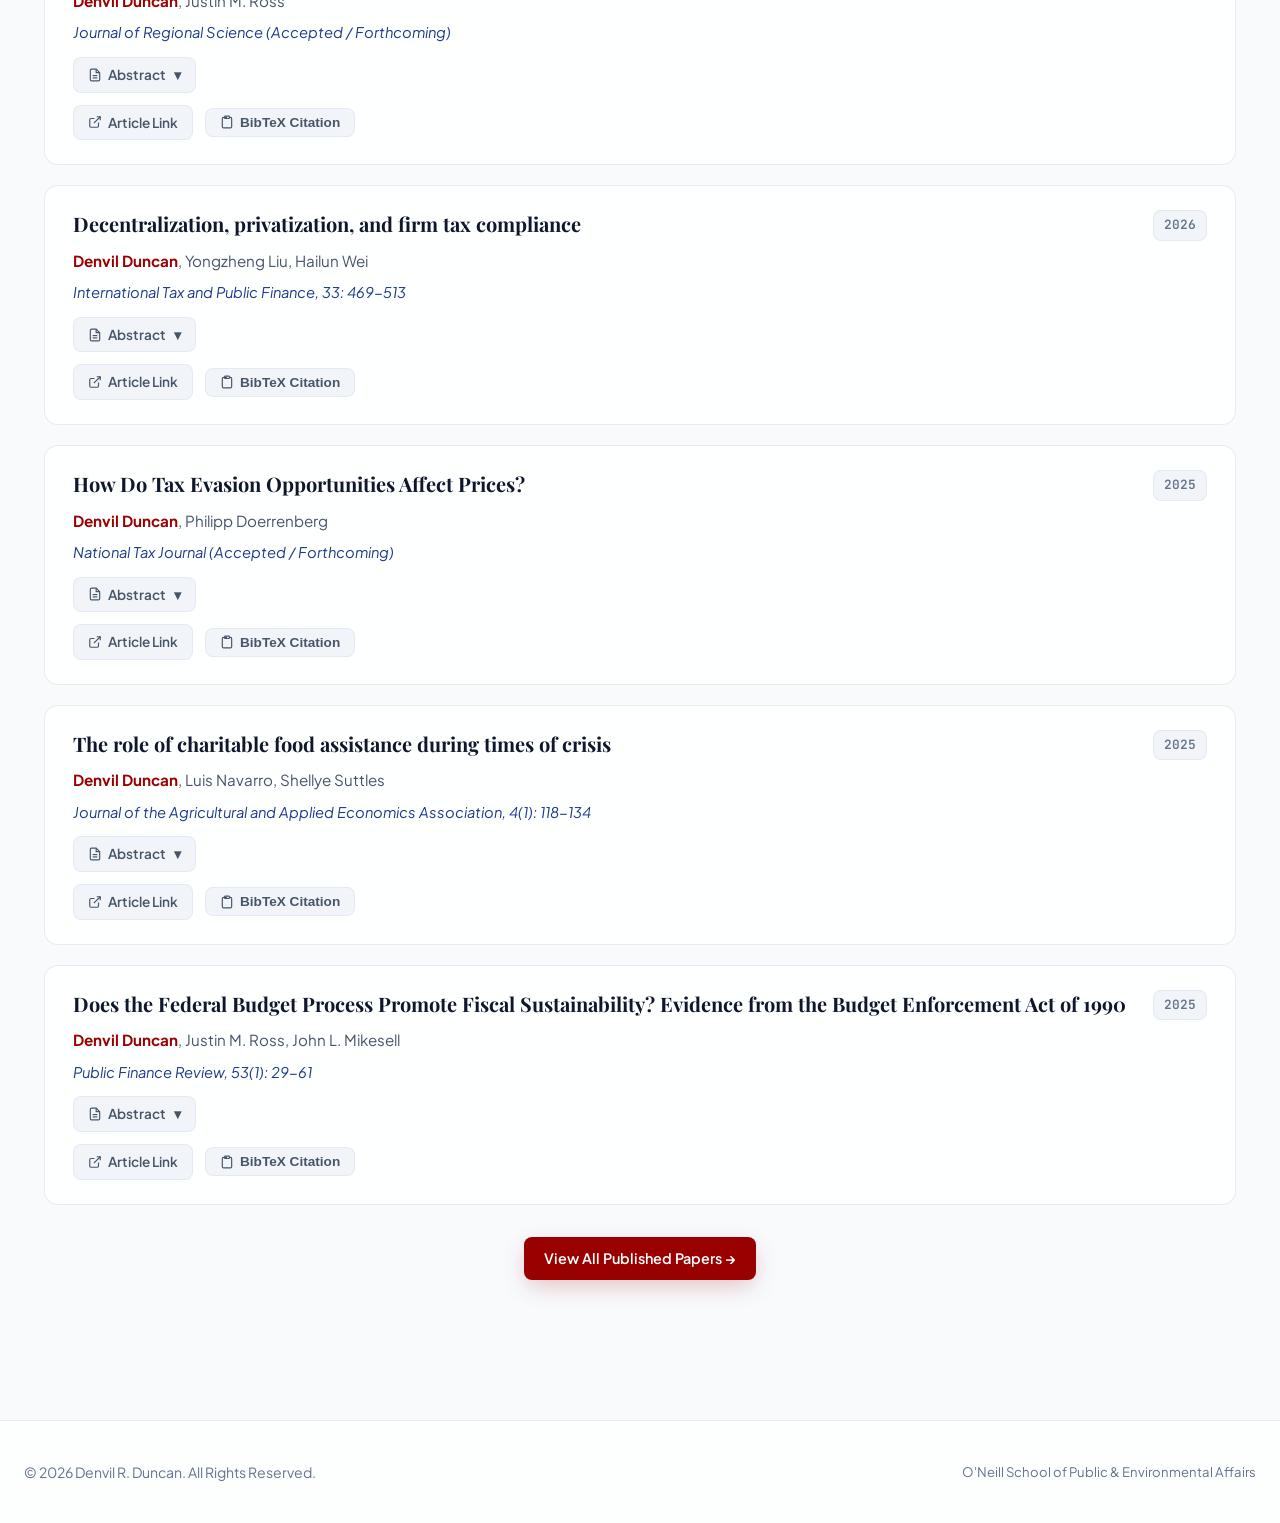
==== commit 828f91dd: "style: remove description text from Academic Leadership section on homepage" ====
--- a/index.html
+++ b/index.html
@@ -150,11 +150,8 @@
               <span style="font-size: 1.3rem;">🏛️</span>
               <h3 style="font-size: 1.05rem; font-weight: 700; color: var(--text-primary);">Indiana University Credit Union</h3>
             </div>
-            <p style="font-size: 0.9rem; font-weight: 600; color: var(--accent-crimson); margin-bottom: 6px;">
-              Member, Board of Directors & Chair of the Finance Committee
-            </p>
-            <p style="font-size: 0.86rem; color: var(--text-secondary); line-height: 1.5;">
-              Oversight on financial planning, balance sheet risk governance, investment strategies, and asset-liability management.
+            <p style="font-size: 0.9rem; font-weight: 600; color: var(--accent-crimson);">
+              Member, Board of Directors &amp; Chair of the Finance Committee
             </p>
           </div>
 
@@ -164,27 +161,24 @@
               <span style="font-size: 1.3rem;">📖</span>
               <h3 style="font-size: 1.05rem; font-weight: 700; color: var(--text-primary);">Public Finance Review</h3>
             </div>
-            <p style="font-size: 0.9rem; font-weight: 600; color: var(--accent-crimson); margin-bottom: 6px;">
+            <p style="font-size: 0.9rem; font-weight: 600; color: var(--accent-crimson);">
               Associate Editor
             </p>
-            <p style="font-size: 0.86rem; color: var(--text-secondary); line-height: 1.5;">
-              Directing manuscript evaluations, managing expert peer review workflows, and shaping publication standards in public finance.
-            </p>
-          </div>
-
-          <!-- Editorial Board Service Card -->
+          </div>
+
+          <!-- Editorial Board Governance Card -->
           <div style="background: var(--bg-secondary); padding: 18px; border-radius: var(--radius-md); border: 1px solid var(--border-color);">
-            <div style="display: flex; align-items: center; gap: 10px; margin-bottom: 12px;">
+            <div style="display: flex; align-items: center; gap: 10px; margin-bottom: 8px;">
               <span style="font-size: 1.3rem;">📑</span>
               <h3 style="font-size: 1.05rem; font-weight: 700; color: var(--text-primary);">Editorial Board Governance</h3>
             </div>
-            <div style="margin-bottom: 10px;">
-              <p style="font-size: 0.9rem; font-weight: 700; color: var(--text-primary);">National Tax Journal</p>
-              <p style="font-size: 0.85rem; color: var(--accent-crimson); font-weight: 600;">Member, Editorial Advisory Board</p>
+            <div style="margin-bottom: 6px;">
+              <p style="font-size: 0.9rem; font-weight: 700; color: var(--text-primary); display: inline;">National Tax Journal: </p>
+              <span style="font-size: 0.85rem; color: var(--accent-crimson); font-weight: 600;">Member, Editorial Advisory Board</span>
             </div>
             <div>
-              <p style="font-size: 0.9rem; font-weight: 700; color: var(--text-primary);">Journal of Public Budgeting &amp; Finance</p>
-              <p style="font-size: 0.85rem; color: var(--accent-crimson); font-weight: 600;">Member, Editorial Board</p>
+              <p style="font-size: 0.9rem; font-weight: 700; color: var(--text-primary); display: inline;">Journal of Public Budgeting &amp; Finance: </p>
+              <span style="font-size: 0.85rem; color: var(--accent-crimson); font-weight: 600;">Member, Editorial Board</span>
             </div>
           </div>
         </div>
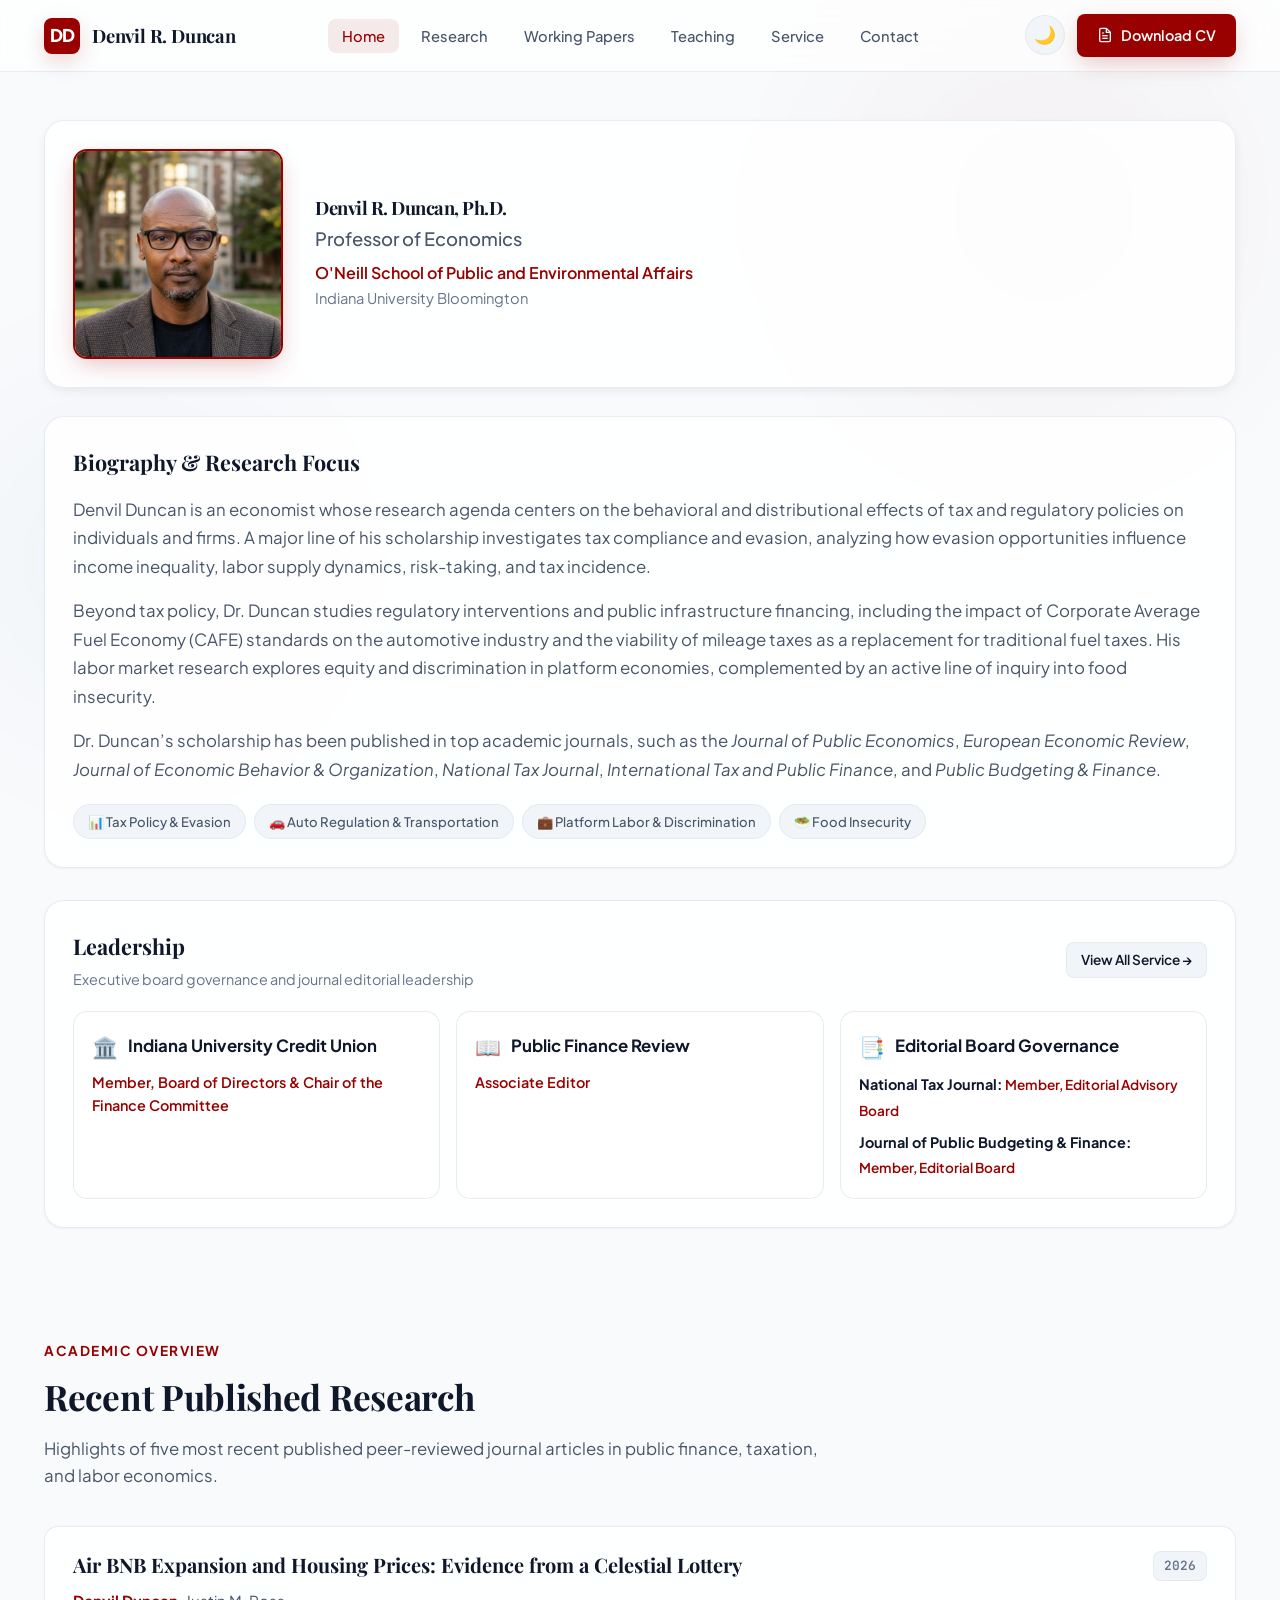
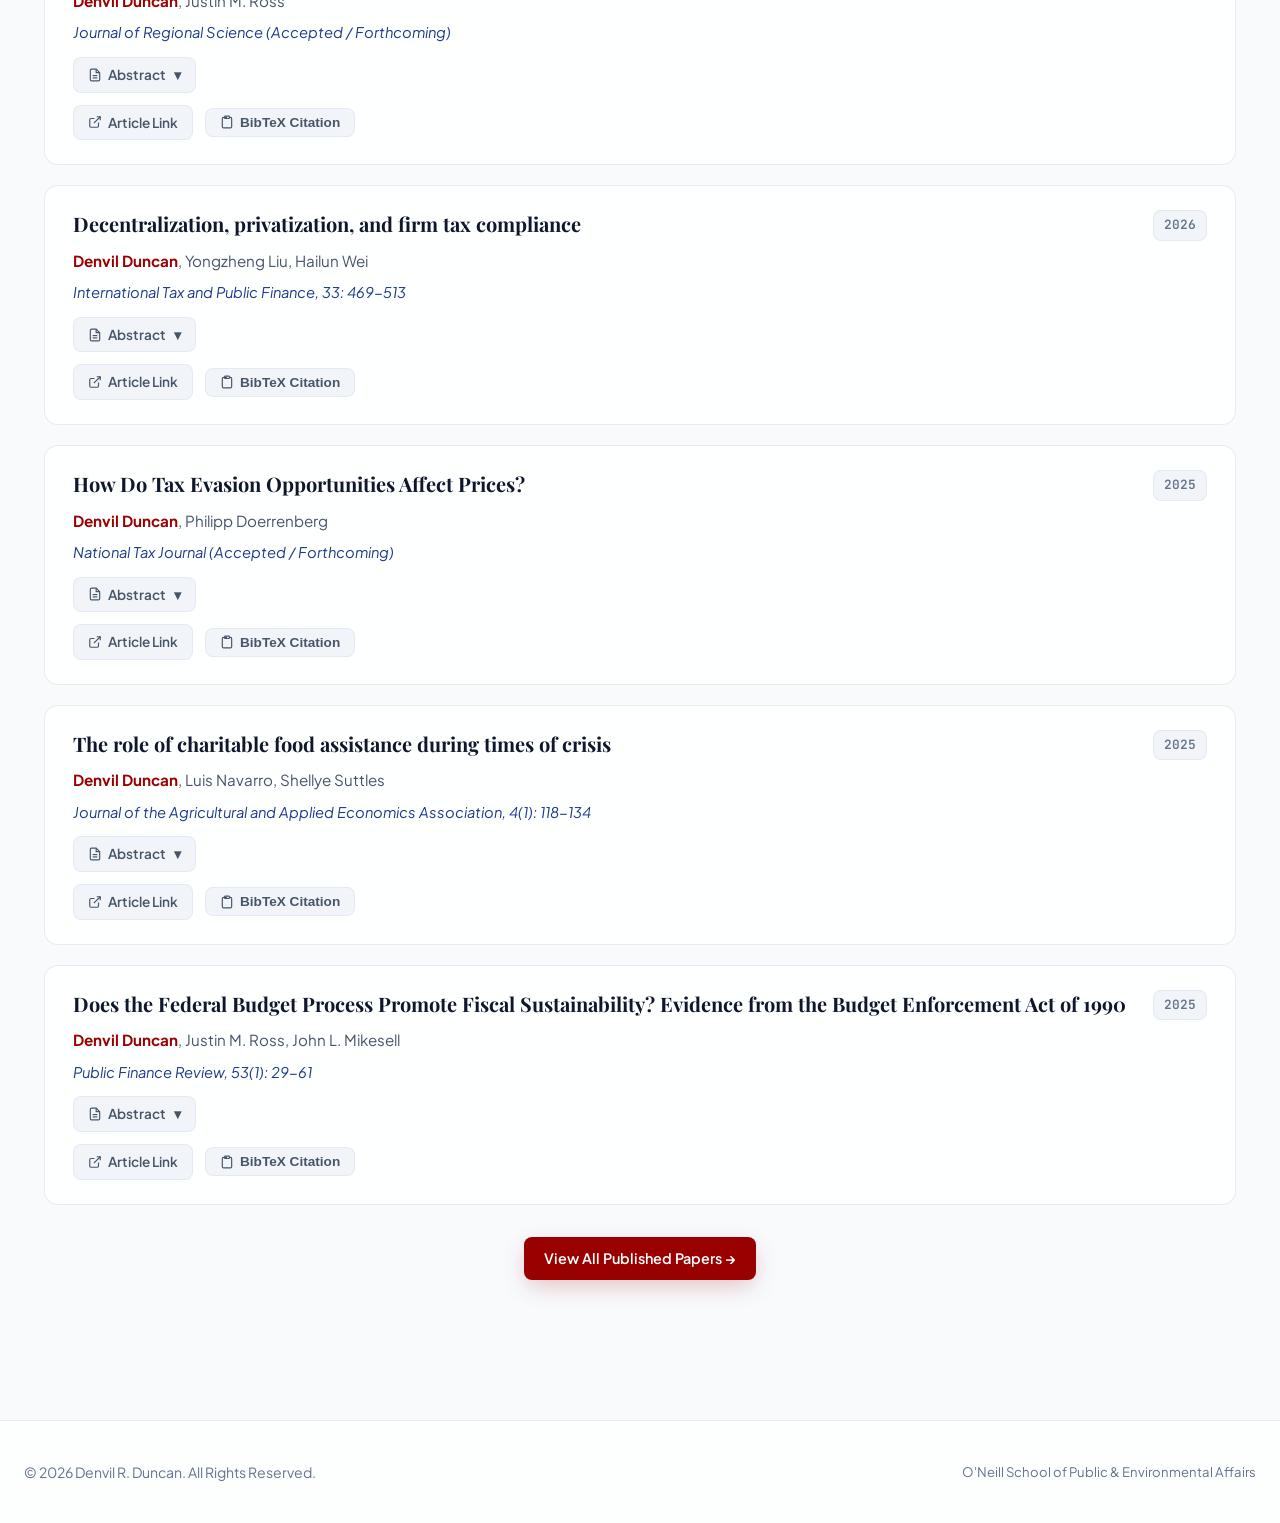
==== commit 678d1de1: "style: rename section heading to Leadership on homepage" ====
--- a/index.html
+++ b/index.html
@@ -135,7 +135,7 @@
       <div style="background: var(--bg-card); border: 1px solid var(--border-color); border-radius: var(--radius-lg); padding: 28px; box-shadow: var(--shadow-sm); margin-bottom: 32px;">
         <div style="display: flex; justify-content: space-between; align-items: center; margin-bottom: 20px; flex-wrap: wrap; gap: 12px;">
           <div>
-            <h2 style="font-family: var(--font-serif); font-size: 1.35rem; color: var(--text-primary); margin-bottom: 4px;">Academic Leadership</h2>
+            <h2 style="font-family: var(--font-serif); font-size: 1.35rem; color: var(--text-primary); margin-bottom: 4px;">Leadership</h2>
             <p style="font-size: 0.9rem; color: var(--text-muted);">Executive board governance and journal editorial leadership</p>
           </div>
           <a href="service.html" class="btn-secondary" style="font-size: 0.85rem; padding: 6px 14px;">
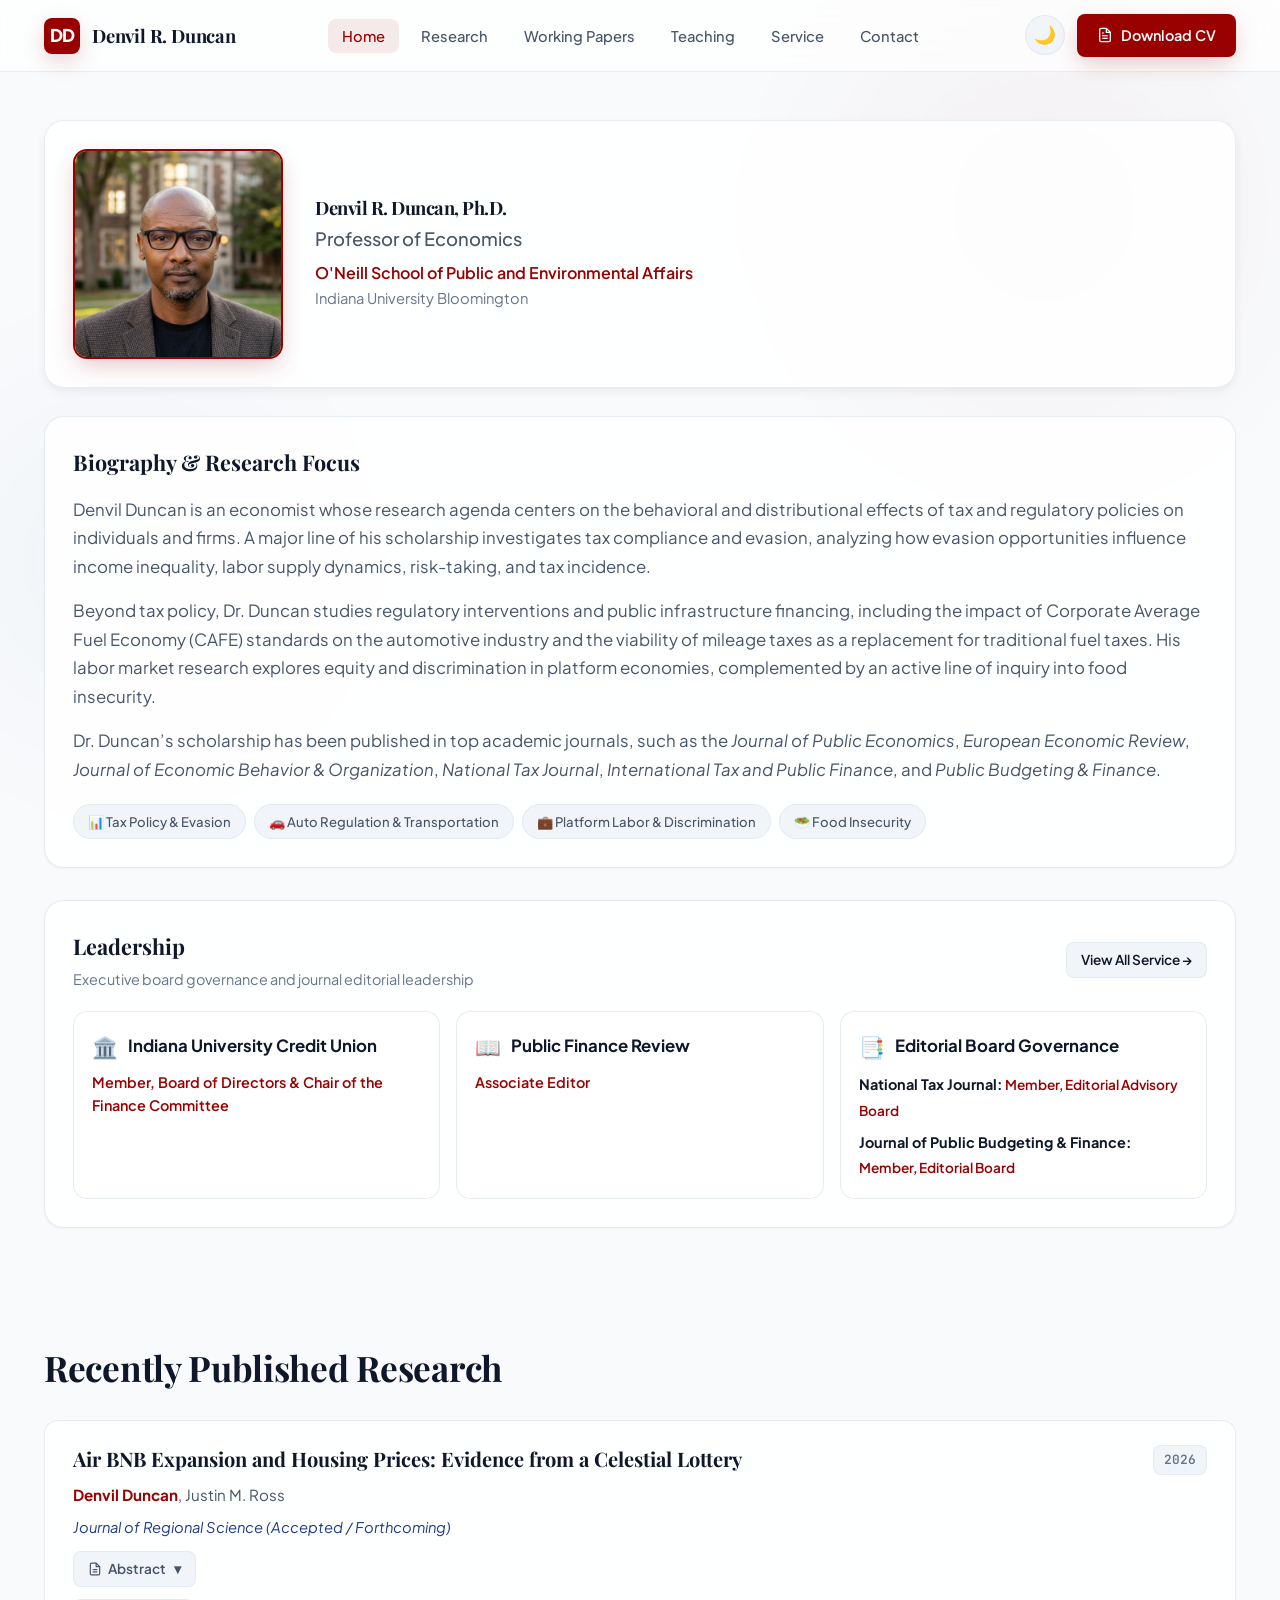
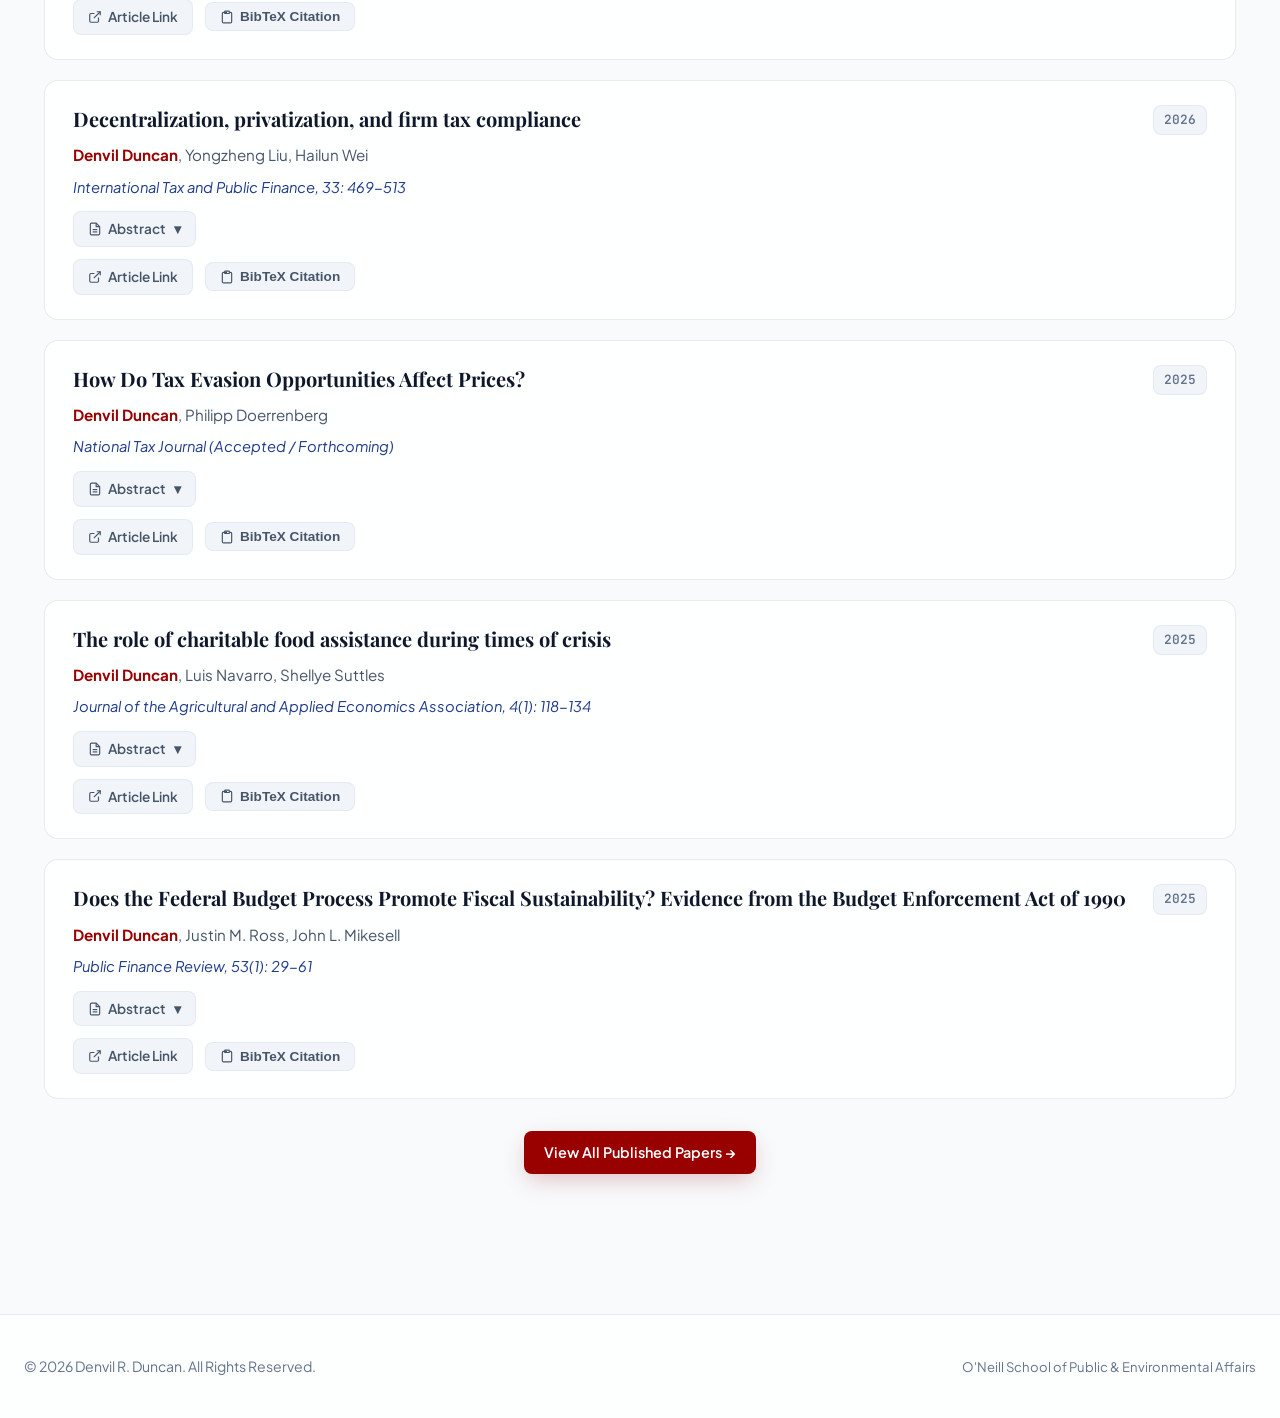
==== commit 40e4fcdb: "style: update section header to Recently Published Research and remove subtitle description" ====
--- a/index.html
+++ b/index.html
@@ -185,14 +185,10 @@
       </div>
     </section>
 
-    <!-- Academic Overview Section: Five Most Recent Published Papers -->
+    <!-- Recently Published Research Section -->
     <section class="section-container" style="padding-top: 20px;">
-      <div class="section-header">
-        <div class="section-subtitle">Academic Overview</div>
-        <h2 class="section-title">Recent Published Research</h2>
-        <p style="font-size: 1.05rem; color: var(--text-secondary); margin-top: 10px; max-width: 800px;">
-          Highlights of five most recent published peer-reviewed journal articles in public finance, taxation, and labor economics.
-        </p>
+      <div class="section-header" style="margin-bottom: 24px;">
+        <h2 class="section-title">Recently Published Research</h2>
       </div>
 
       <div id="recentPublishedContainer" style="display: flex; flex-direction: column; gap: 20px;">
